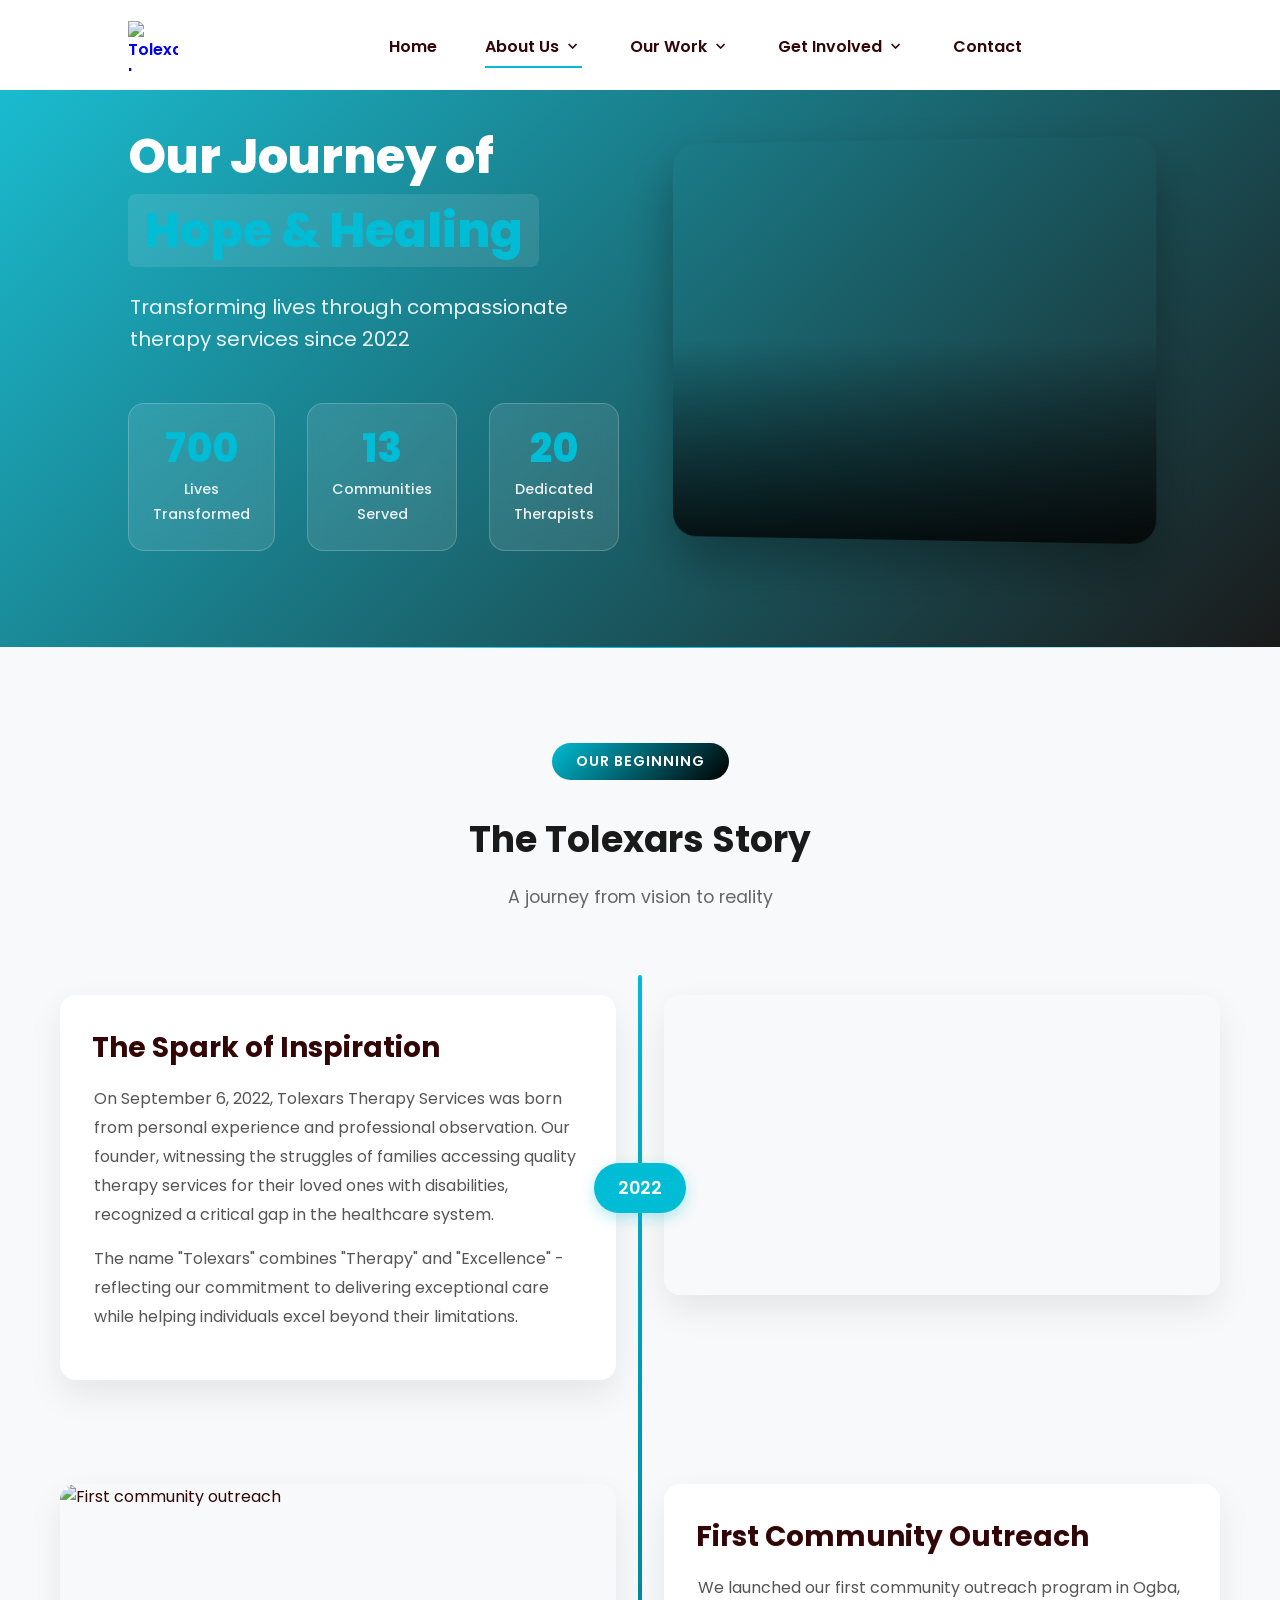
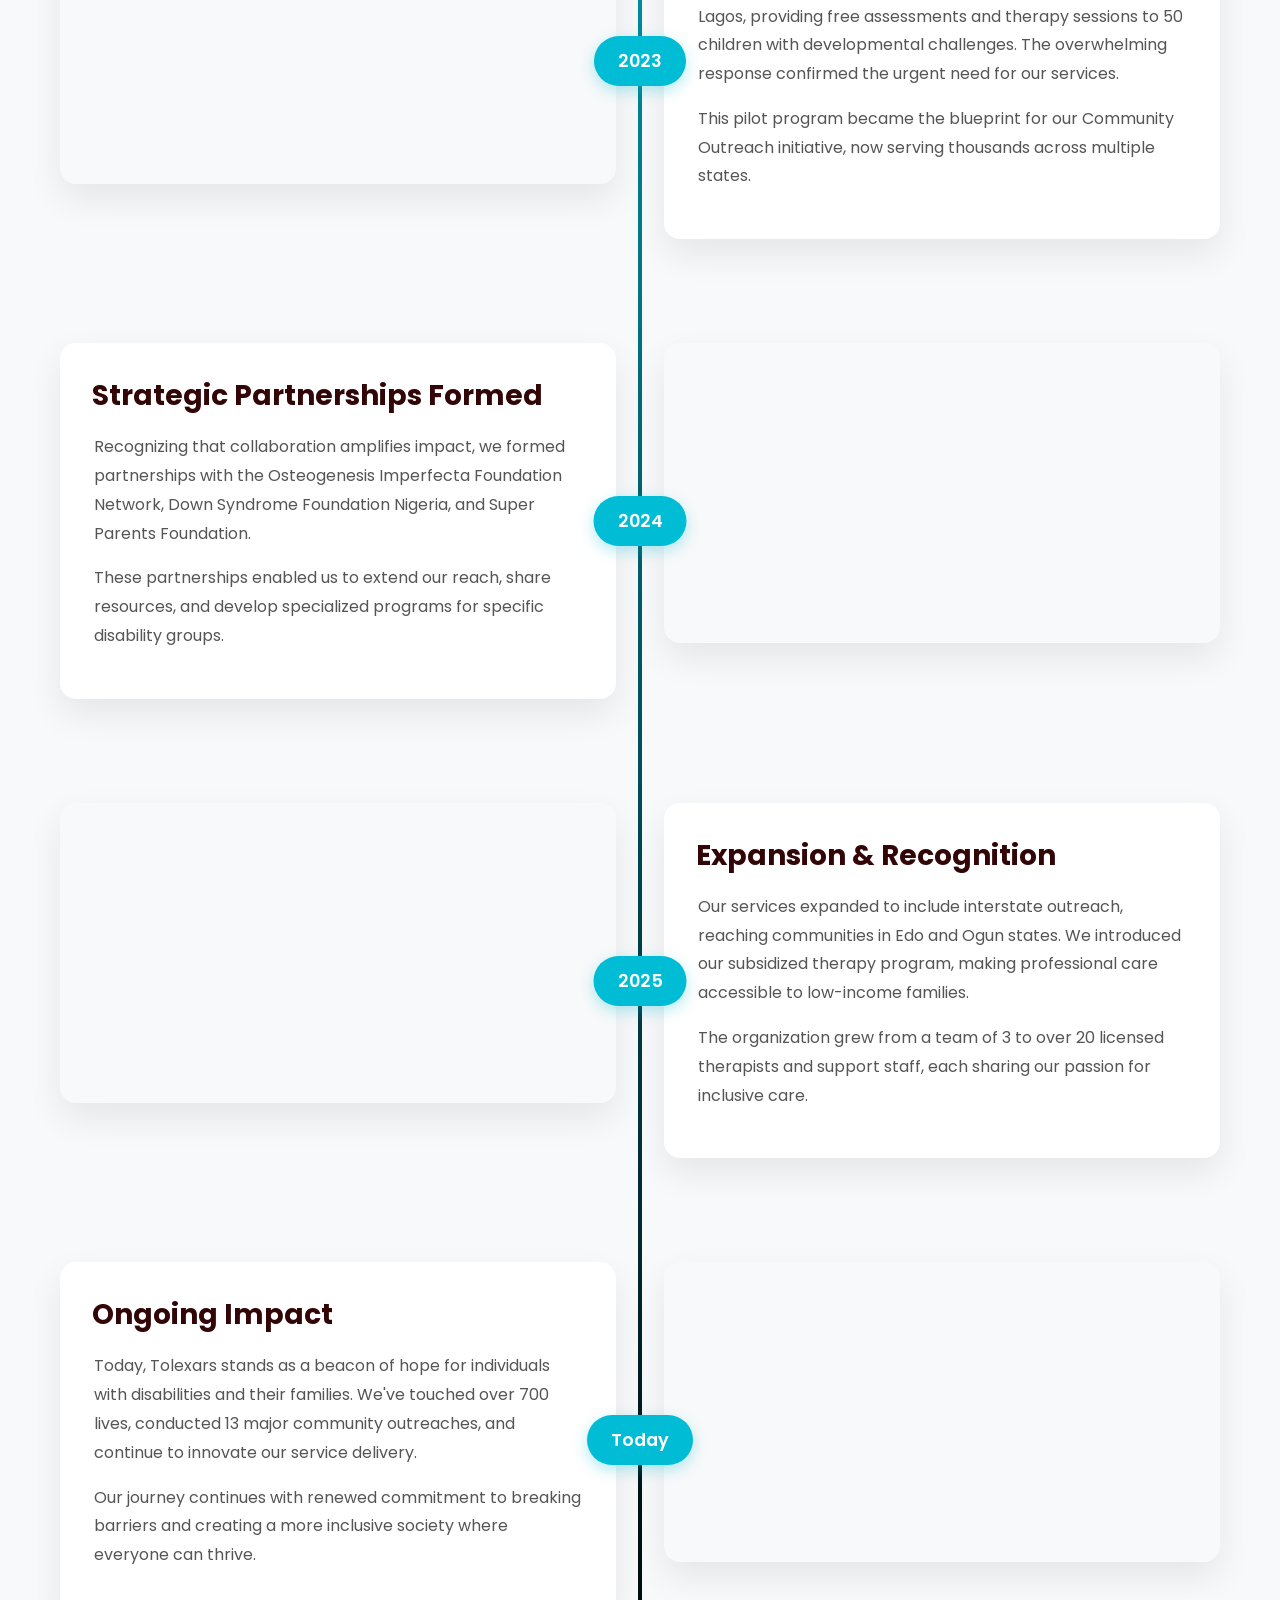
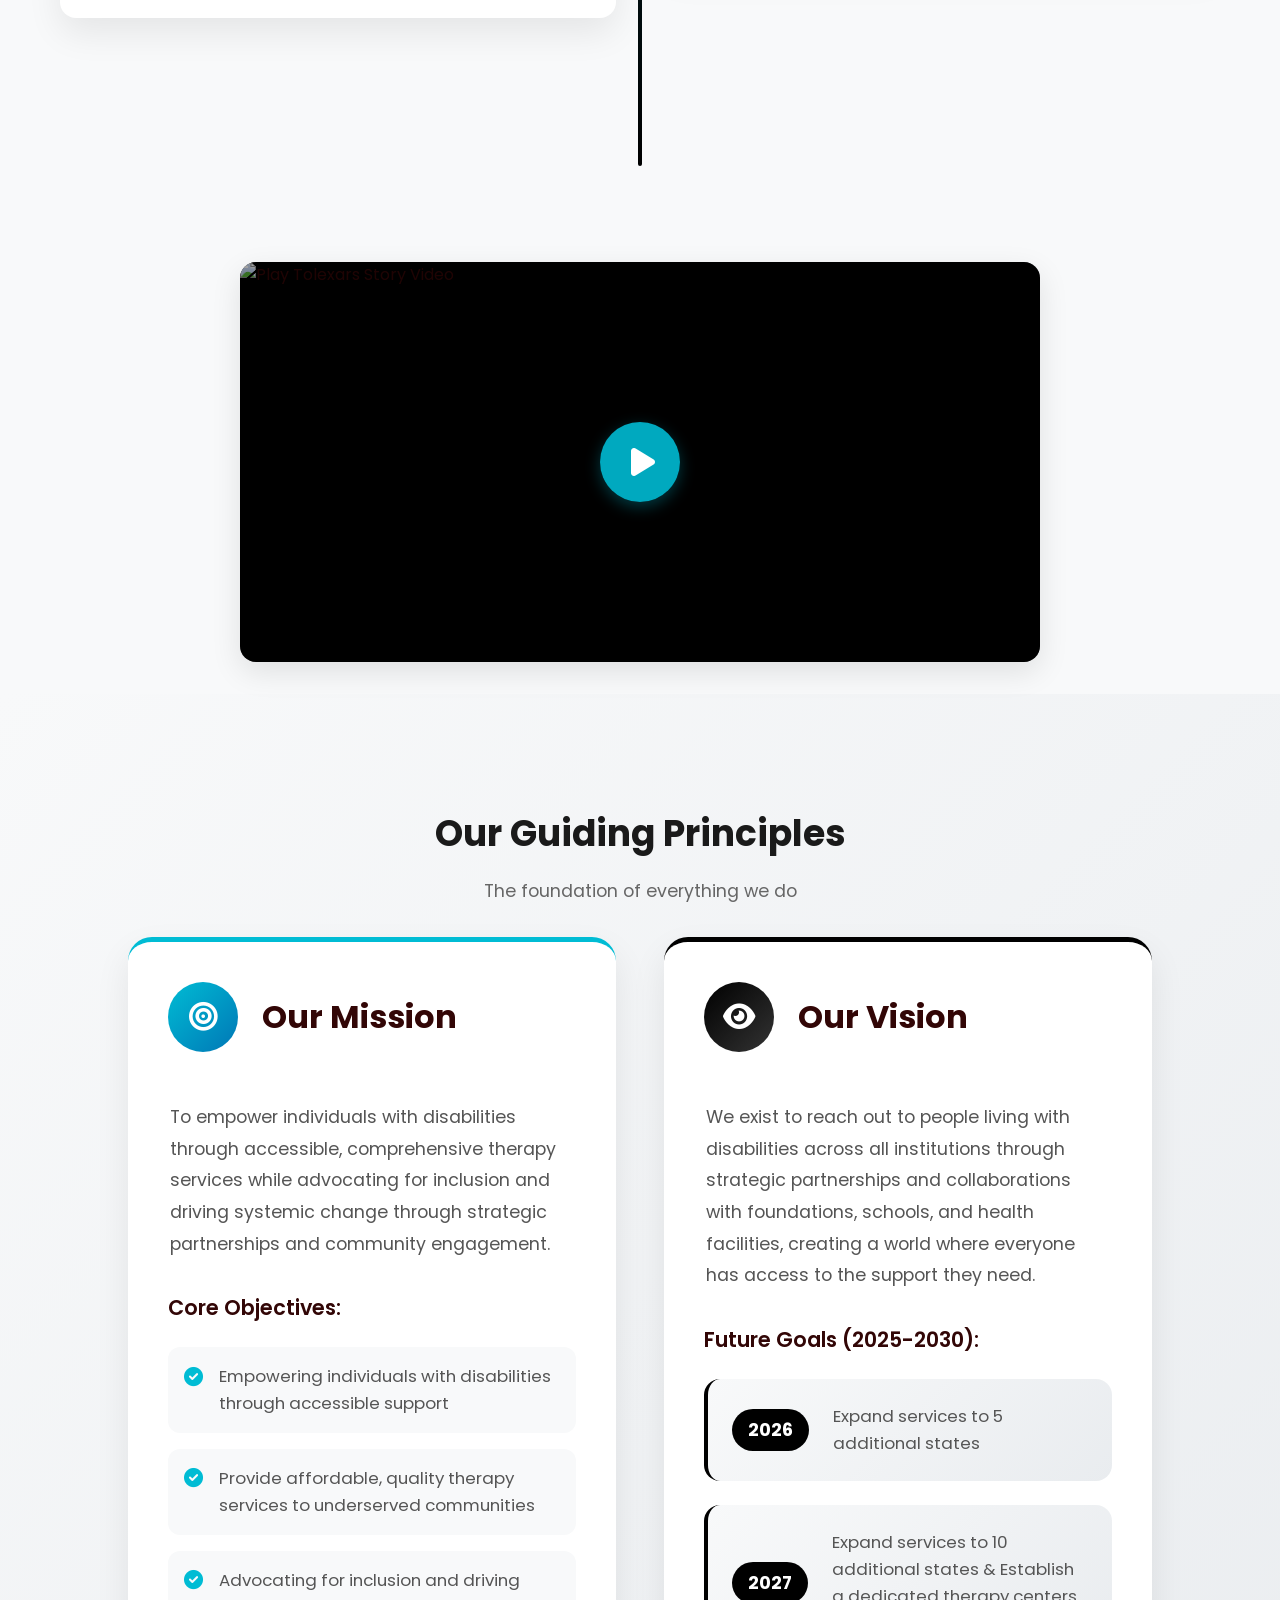
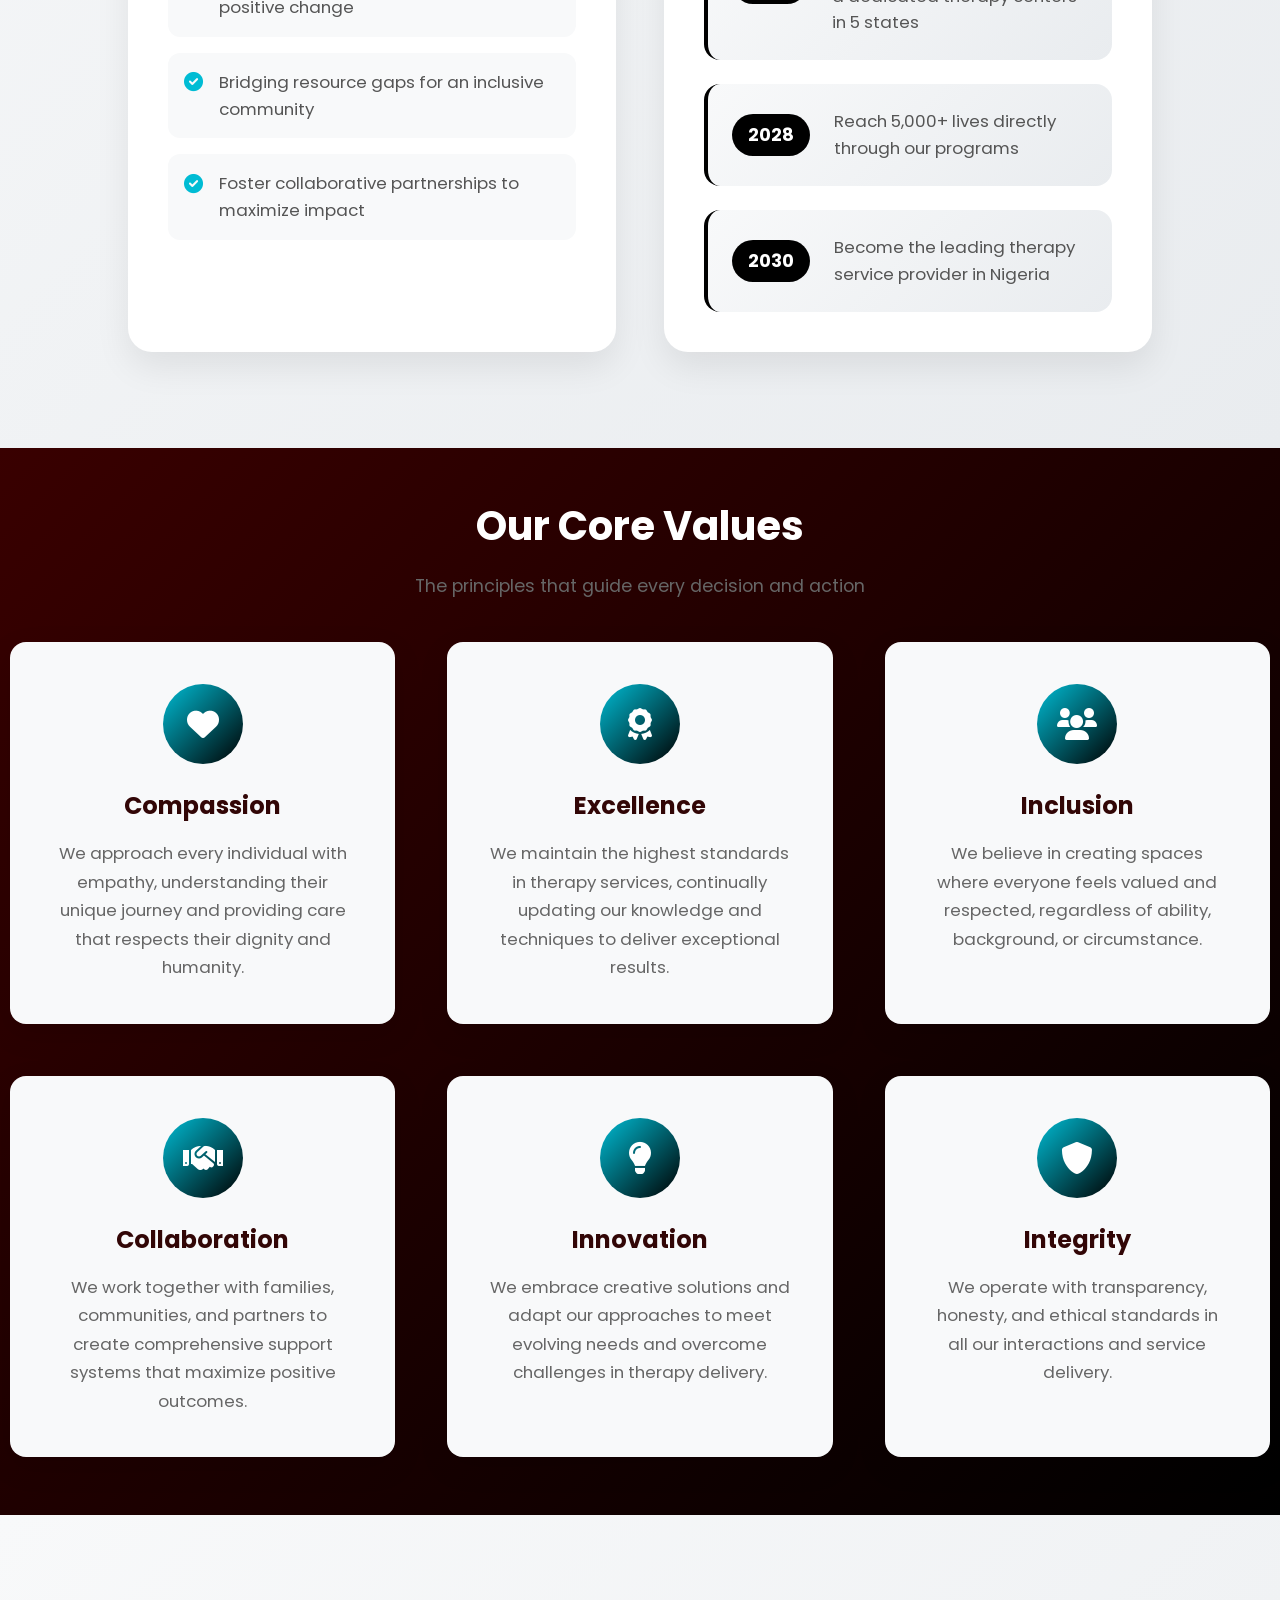
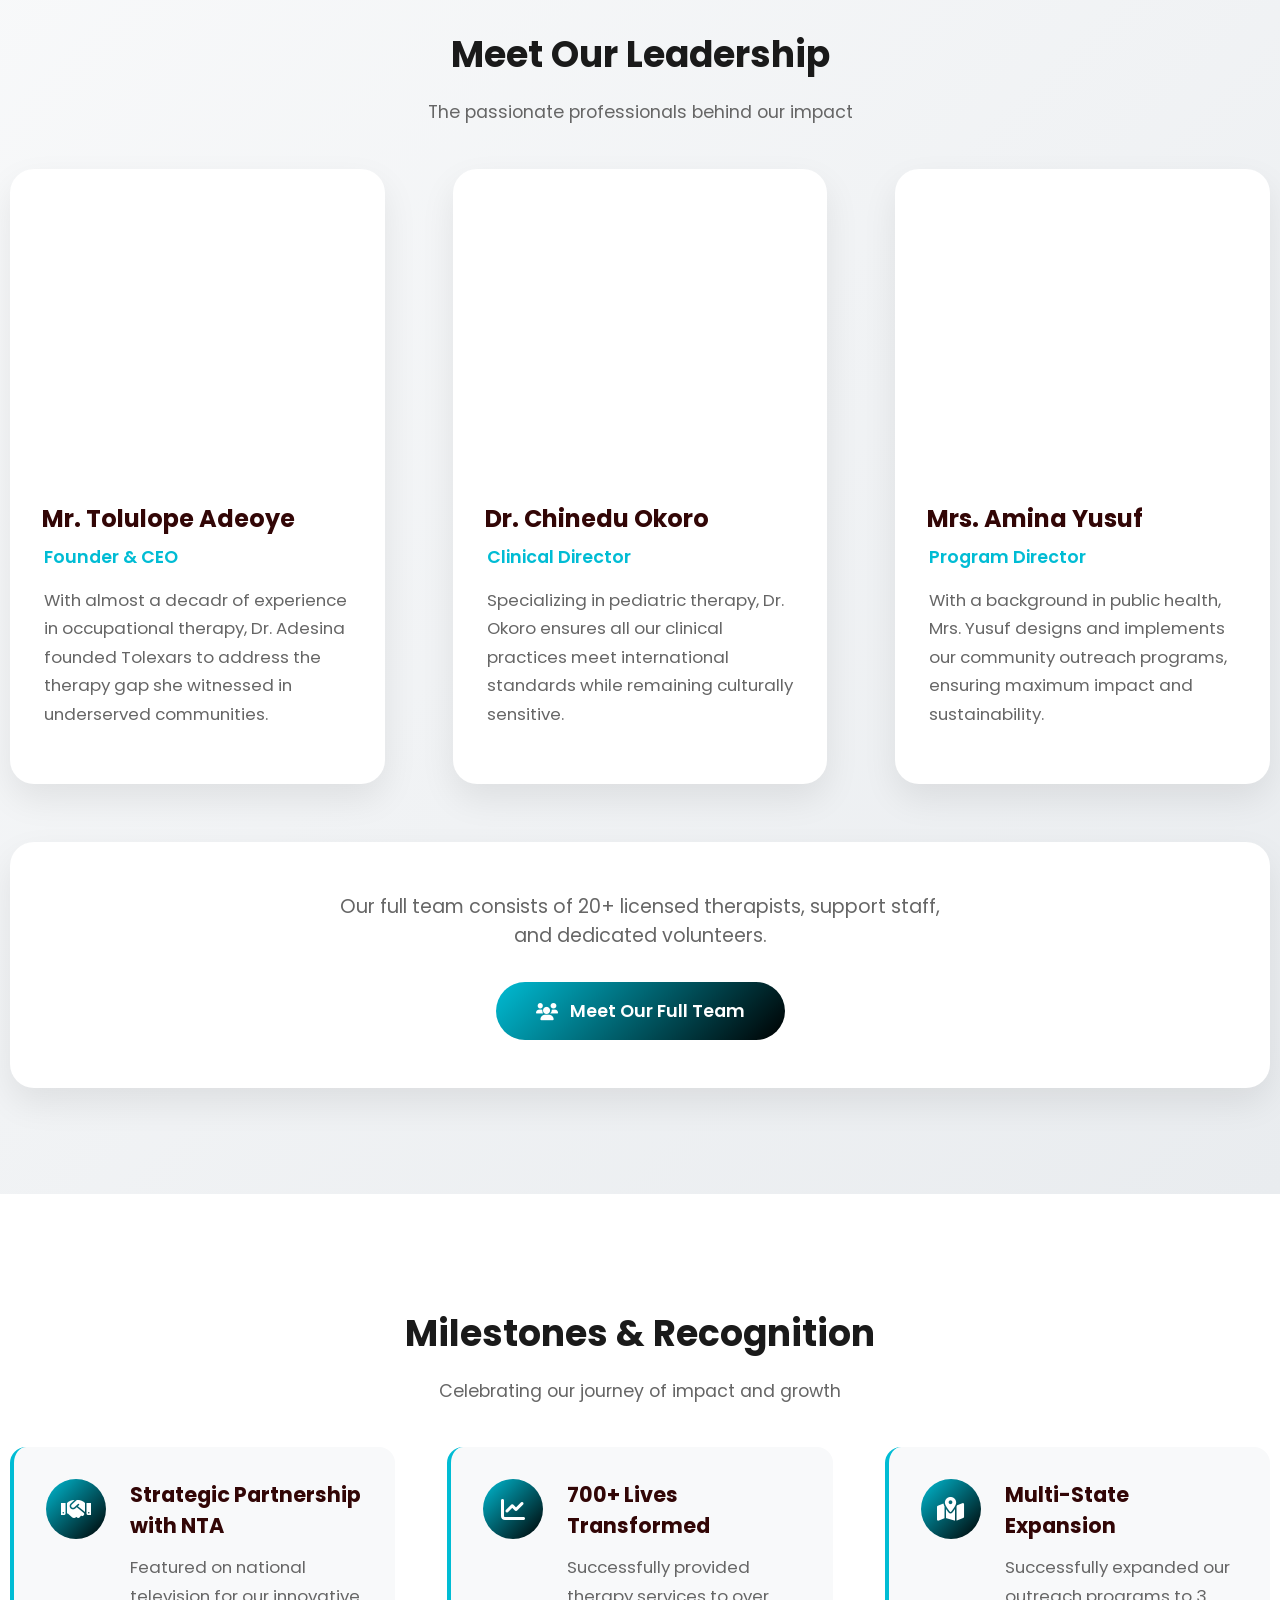
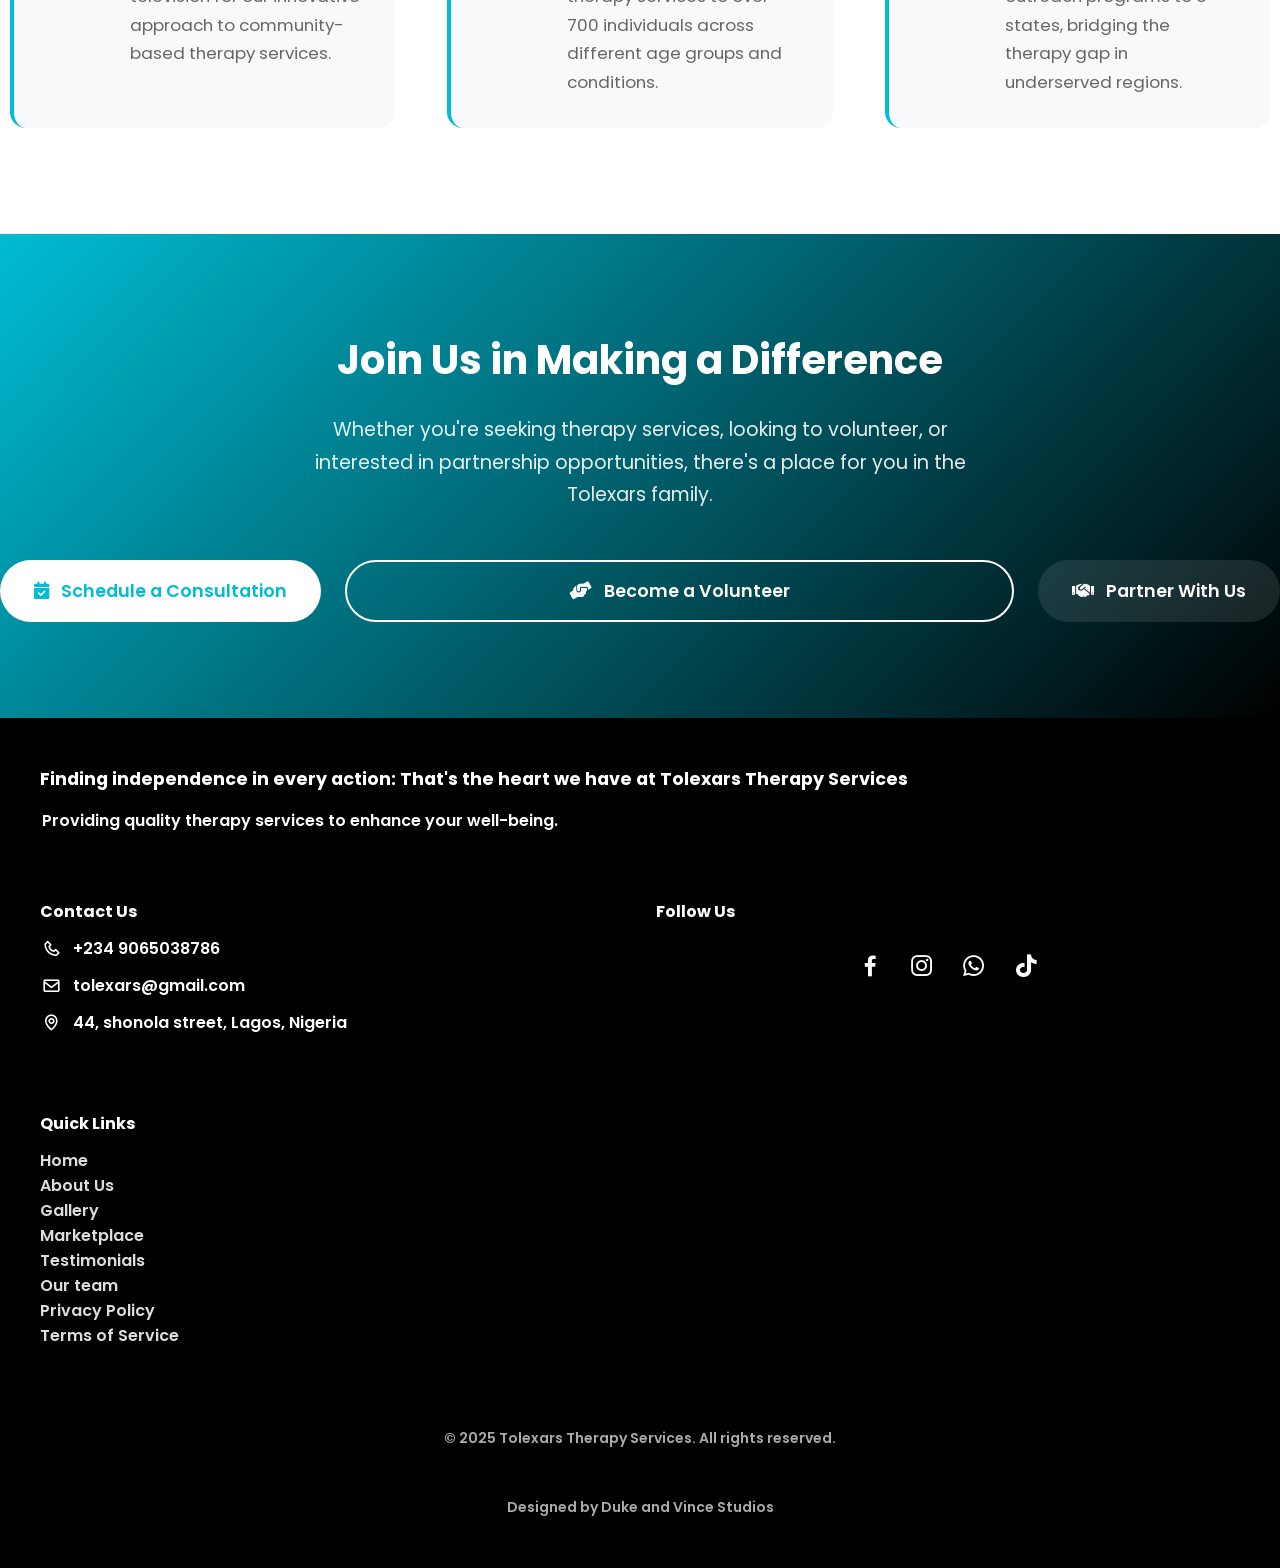
==== about.html @ b7c9f78a "Add files via upload" ====
<!DOCTYPE html>
<html lang="en">
<head>
    <meta charset="UTF-8">
    <meta name="viewport" content="width=device-width, initial-scale=1.0">
    
    <!-- Link to existing styles -->
    <link rel="stylesheet" href="assets/css/styles.css">
    <!-- About page specific styles -->
    <link rel="stylesheet" href="assets/css/about.css">
    
    <!-- Existing icons -->
    <link href='https://cdn.jsdelivr.net/npm/boxicons@2.0.5/css/boxicons.min.css' rel='stylesheet'>
    <link href='https://unpkg.com/boxicons@2.1.4/css/boxicons.min.css' rel='stylesheet'>
    <link rel="stylesheet" href="https://cdnjs.cloudflare.com/ajax/libs/font-awesome/6.0.0/css/all.min.css">
    
    <title>About Us - Tolexars Therapy Services</title>
</head>
<body>
    <!--===== HEADER =====-->
    <header class="l-header">
        <nav class="nav bd-grid">
            <div class="container">
                <a href="index.html">
                    <img src="assets/img/brand.png" alt="Tolexars logo" class="logo">
                </a>
            </div>

            <div class="nav__menu" id="nav-menu">
                <ul class="nav__list">
                    <li class="nav__item"><a href="index.html" class="nav__link">Home</a></li>
                    
                    <!-- About Dropdown -->
                    <li class="nav__item nav__item--dropdown active">
                        <a href="#" class="nav__link dropdown-toggle active-link">
                            About Us <i class='bx bx-chevron-down dropdown-icon'></i>
                        </a>
                        <ul class="dropdown-menu">
                            <li><a href="about.html#story" class="dropdown-item active-link">Our Story</a></li>
                            <li><a href="about.html#mission-vision" class="dropdown-item">Mission & Vision</a></li>
                            <li><a href="about.html#team" class="dropdown-item">Our Team</a></li>
                            <li><a href="about.html#values" class="dropdown-item">Our Values</a></li>
                        </ul>
                    </li>
                    
                    <!-- Services Dropdown -->
                    <li class="nav__item nav__item--dropdown">
                        <a href="#work" class="nav__link dropdown-toggle">
                            Our Work <i class='bx bx-chevron-down dropdown-icon'></i>
                        </a>
                        <ul class="dropdown-menu">
                            <li><a href="index.html#work" class="dropdown-item">Our Services</a></li>
                            <li><a href="index.html#programs" class="dropdown-item">Our Programs</a></li>
                            <li><a href="gallery.html" class="dropdown-item">Gallery</a></li>
                            <li><a href="testimonials.html" class="dropdown-item">Testimonials</a></li>
                        </ul>
                    </li>
                    
                    <!-- Get Involved Dropdown -->
                    <li class="nav__item nav__item--dropdown">
                        <a href="#" class="nav__link dropdown-toggle">
                            Get Involved <i class='bx bx-chevron-down dropdown-icon'></i>
                        </a>
                        <ul class="dropdown-menu">
                            <li><a href="volunteer.html" class="dropdown-item">Volunteer</a></li>
                            <li><a href="professional-registration.html" class="dropdown-item">Join as Professional</a></li>
                            <li><a href="index.html#partners" class="dropdown-item">Partnership</a></li>
                        </ul>
                    </li>
                    
                    <li class="nav__item"><a href="index.html#contact" class="nav__link">Contact</a></li>
                </ul>
                
                <!-- Mobile Menu Close Button -->
                <div class="nav__close" id="nav-close">
                    <i class='bx bx-x'></i>
                </div>
            </div>

            <!-- Mobile Menu Overlay -->
            <div class="nav__overlay" id="nav-overlay"></div>

            <div class="nav__toggle" id="nav-toggle">
                <i class='bx bx-menu'></i>
            </div>
        </nav>
    </header>

    <main class="l-main">
        <!--===== HERO SECTION =====-->
        <section class="about-hero section" id="about-hero">
            <div class="about-hero__container bd-grid">
                <div class="about-hero__content">
                    <h1 class="about-hero__title">Our Journey of <span class="about-hero__highlight">Hope & Healing</span></h1>
                    <p class="about-hero__subtitle">Transforming lives through compassionate therapy services since 2022</p>
                    <div class="about-hero__stats">
                        <div class="hero-stat">
                            <span class="hero-stat__number" data-count="700">0</span>
                            <span class="hero-stat__label">Lives Transformed</span>
                        </div>
                        <div class="hero-stat">
                            <span class="hero-stat__number" data-count="13">0</span>
                            <span class="hero-stat__label">Communities Served</span>
                        </div>
                        <div class="hero-stat">
                            <span class="hero-stat__number" data-count="20">0</span>
                            <span class="hero-stat__label">Dedicated Therapists</span>
                        </div>
                    </div>
                </div>
                <div class="about-hero__image">
                    <img src="assets/img/reach.jpg" alt="Tolexars Therapy Team" loading="lazy">
                    <div class="hero-image__overlay"></div>
                </div>
            </div>
        </section>

        <!--===== OUR STORY =====-->
        <section class="our-story section" id="story">
            <div class="container">
                <div class="section-header">
                    <span class="section-tag">Our Beginning</span>
                    <h2 class="section-title">The Tolexars Story</h2>
                    <p class="section-subtitle">A journey from vision to reality</p>
                </div>

                <div class="timeline">
                    <!-- Timeline Item 1 -->
                    <div class="timeline-item">
                        <div class="timeline-date">2022</div>
                        <div class="timeline-content">
                            <div class="timeline-image">
                                <img src="assets/img/blue.jpg" alt="Founding moment" loading="lazy">
                            </div>
                            <div class="timeline-text">
                                <h3>The Spark of Inspiration</h3>
                                <p>On September 6, 2022, Tolexars Therapy Services was born from personal experience and professional observation. Our founder, witnessing the struggles of families accessing quality therapy services for their loved ones with disabilities, recognized a critical gap in the healthcare system.</p>
                                <p>The name "Tolexars" combines "Therapy" and "Excellence" - reflecting our commitment to delivering exceptional care while helping individuals excel beyond their limitations.</p>
                            </div>
                        </div>
                    </div>

                    <!-- Timeline Item 2 -->
                    <div class="timeline-item">
                        <div class="timeline-date">2023</div>
                        <div class="timeline-content">
                            <div class="timeline-image">
                                <img src="assets/img/first.jpg" alt="First community outreach" loading="lazy">
                            </div>
                            <div class="timeline-text">
                                <h3>First Community Outreach</h3>
                                <p>We launched our first community outreach program in Ogba, Lagos, providing free assessments and therapy sessions to 50 children with developmental challenges. The overwhelming response confirmed the urgent need for our services.</p>
                                <p>This pilot program became the blueprint for our Community Outreach initiative, now serving thousands across multiple states.</p>
                            </div>
                        </div>
                    </div>

                    <!-- Timeline Item 3 -->
                    <div class="timeline-item">
                        <div class="timeline-date">2024</div>
                        <div class="timeline-content">
                            <div class="timeline-image">
                                <img src="assets/img/assess.jpg" alt="Partnership formation" loading="lazy">
                            </div>
                            <div class="timeline-text">
                                <h3>Strategic Partnerships Formed</h3>
                                <p>Recognizing that collaboration amplifies impact, we formed partnerships with the Osteogenesis Imperfecta Foundation Network, Down Syndrome Foundation Nigeria, and Super Parents Foundation.</p>
                                <p>These partnerships enabled us to extend our reach, share resources, and develop specialized programs for specific disability groups.</p>
                            </div>
                        </div>
                    </div>

                    <!-- Timeline Item 4 -->
                    <div class="timeline-item">
                        <div class="timeline-date">2025</div>
                        <div class="timeline-content">
                            <div class="timeline-image">
                                <img src="assets/img/oifn.jpg" alt="Growth and expansion" loading="lazy">
                            </div>
                            <div class="timeline-text">
                                <h3>Expansion & Recognition</h3>
                                <p>Our services expanded to include interstate outreach, reaching communities in Edo and Ogun states. We introduced our subsidized therapy program, making professional care accessible to low-income families.</p>
                                <p>The organization grew from a team of 3 to over 20 licensed therapists and support staff, each sharing our passion for inclusive care.</p>
                            </div>
                        </div>
                    </div>

                    <!-- Timeline Item 5 -->
                    <div class="timeline-item">
                        <div class="timeline-date">Today</div>
                        <div class="timeline-content">
                            <div class="timeline-image">
                                <img src="assets/img/reach.jpg" alt="Present day impact" loading="lazy">
                            </div>
                            <div class="timeline-text">
                                <h3>Ongoing Impact</h3>
                                <p>Today, Tolexars stands as a beacon of hope for individuals with disabilities and their families. We've touched over 700 lives, conducted 13 major community outreaches, and continue to innovate our service delivery.</p>
                                <p>Our journey continues with renewed commitment to breaking barriers and creating a more inclusive society where everyone can thrive.</p>
                            </div>
                        </div>
                    </div>
                </div>
            </div>
        </section>
        
        
        <!-- Simple Video Section - Add before mission-vision-expanded -->
<section class="simple-video-section section">
    <div class="container">
        <!-- Simple Video Player -->
        <div class="simple-video-container">
            <div class="simple-video-wrapper">
                <!-- Video Preview -->
                <div class="simple-video-preview" id="simpleVideoPreview">
                    <img src="assets/img/first.jpg" alt="Play Tolexars Story Video" class="simple-video-thumbnail">
                    <div class="simple-play-overlay">
                        <button class="simple-play-button" id="simplePlayButton">
                            <i class="fas fa-play"></i>
                        </button>
                    </div>
                </div>
                
                <!-- Video Player -->
                <div class="simple-video-player" id="simpleVideoPlayer">
                    <video id="simpleAboutVideo" controls>
                        <source src="assets/videos/about-video.mp4" type="video/mp4">
                        <source src="assets/videos/about-video.webm" type="video/webm">
                        Your browser does not support the video tag.
                    </video>
                    <button class="simple-close-video" id="simpleCloseVideo">
                        <i class="fas fa-times"></i>
                    </button>
                </div>
            </div>
        </div>
    </div>
</section>
        
        

        <!--===== MISSION & VISION EXPANDED =====-->
        <section class="mission-vision-expanded section" id="mission-vision">
            <div class="container">
                <div class="section-header">
                    <h2 class="section-title">Our Guiding Principles</h2>
                    <p class="section-subtitle">The foundation of everything we do</p>
                </div>

                <div class="mv-expanded__container bd-grid">
                    <!-- Mission Card -->
                    <div class="mv-card mission-card">
                        <div class="mv-card__header">
                            <div class="mv-icon">
                                <i class="fas fa-bullseye"></i>
                            </div>
                            <h3>Our Mission</h3>
                        </div>
                        <div class="mv-card__body">
                            <p>To empower individuals with disabilities through accessible, comprehensive therapy services while advocating for inclusion and driving systemic change through strategic partnerships and community engagement.</p>
                            
                            <div class="mission-details">
                                <h4>Core Objectives:</h4>
                                <ul class="mission-list">
                                    
                                    <li>
                                        <i class="fas fa-check-circle"></i>
                                        <span>Empowering individuals with disabilities through accessible support</span>
                                    </li>
                                    <li>
                                        <i class="fas fa-check-circle"></i>
                                        <span>Provide affordable, quality therapy services to underserved communities</span>
                                    </li>
                                    <li>
                                        <i class="fas fa-check-circle"></i>
                                        <span>Advocating for inclusion and driving positive change</span>
                                    </li>
                                    <li>
                                        <i class="fas fa-check-circle"></i>
                                        <span>Bridging resource gaps for an inclusive community</span>
                                    </li>
                                    <li>
                                        <i class="fas fa-check-circle"></i>
                                        <span>Foster collaborative partnerships to maximize impact</span>
                                    </li>
                                    
                                </ul>
                            </div>
                        </div>
                    </div>

                    <!-- Vision Card -->
                    <div class="mv-card vision-card">
                        <div class="mv-card__header">
                            <div class="mv-icon">
                                <i class="fas fa-eye"></i>
                            </div>
                            <h3>Our Vision</h3>
                        </div>
                        <div class="mv-card__body">
                            <p>We exist to reach out to people living with disabilities across all institutions through strategic partnerships and collaborations with foundations, schools, and health facilities, creating a world where everyone has access to the support they need.</p>
                            
                            <div class="vision-details">
                                <h4>Future Goals (2025-2030):</h4>
                                <div class="vision-goals">
                                    <div class="vision-goal">
                                        <div class="goal-year">2026</div>
                                        <div class="goal-text">Expand services to 5 additional states</div>
                                    </div>
                                    <div class="vision-goal">
                                        <div class="goal-year">2027</div>
                                        <div class="goal-text">Expand services to 10 additional states & Establish a dedicated therapy centers in 5 states</div>
                                    </div>
                                    <div class="vision-goal">
                                        <div class="goal-year">2028</div>
                                        <div class="goal-text">Reach 5,000+ lives directly through our programs</div>
                                    </div>
                                    <div class="vision-goal">
                                        <div class="goal-year">2030</div>
                                        <div class="goal-text">Become the leading therapy service provider in Nigeria</div>
                                    </div>
                                </div>
                            </div>
                        </div>
                    </div>
                </div>
            </div>
        </section>

        <!--===== OUR VALUES =====-->
        <section class="our-values section" id="values">
            <div class="container">
                <div class="section-header">
                    <h2 class="section-title2">Our Core Values</h2>
                    <p class="section-subtitle">The principles that guide every decision and action</p>
                </div>

                <div class="values-grid">
                    <div class="value-card">
                        <div class="value-icon">
                            <i class="fas fa-heart"></i>
                        </div>
                        <h3>Compassion</h3>
                        <p>We approach every individual with empathy, understanding their unique journey and providing care that respects their dignity and humanity.</p>
                    </div>

                    <div class="value-card">
                        <div class="value-icon">
                            <i class="fas fa-award"></i>
                        </div>
                        <h3>Excellence</h3>
                        <p>We maintain the highest standards in therapy services, continually updating our knowledge and techniques to deliver exceptional results.</p>
                    </div>

                    <div class="value-card">
                        <div class="value-icon">
                            <i class="fas fa-users"></i>
                        </div>
                        <h3>Inclusion</h3>
                        <p>We believe in creating spaces where everyone feels valued and respected, regardless of ability, background, or circumstance.</p>
                    </div>

                    <div class="value-card">
                        <div class="value-icon">
                            <i class="fas fa-handshake"></i>
                        </div>
                        <h3>Collaboration</h3>
                        <p>We work together with families, communities, and partners to create comprehensive support systems that maximize positive outcomes.</p>
                    </div>

                    <div class="value-card">
                        <div class="value-icon">
                            <i class="fas fa-lightbulb"></i>
                        </div>
                        <h3>Innovation</h3>
                        <p>We embrace creative solutions and adapt our approaches to meet evolving needs and overcome challenges in therapy delivery.</p>
                    </div>

                    <div class="value-card">
                        <div class="value-icon">
                            <i class="fas fa-shield-alt"></i>
                        </div>
                        <h3>Integrity</h3>
                        <p>We operate with transparency, honesty, and ethical standards in all our interactions and service delivery.</p>
                    </div>
                </div>
            </div>
        </section>

        <!--===== MEET THE TEAM =====-->
        <section class="team-preview section" id="team">
            <div class="container">
                <div class="section-header">
                    <h2 class="section-title">Meet Our Leadership</h2>
                    <p class="section-subtitle">The passionate professionals behind our impact</p>
                </div>

                <div class="team-grid">
                    <div class="team-member">
                        <div class="member-image">
                            <img src="assets/img/team1.jpg" alt="Founder & CEO" loading="lazy">
                        </div>
                        <div class="member-info">
                            <h3>Mr. Tolulope Adeoye</h3>
                            <p class="member-role">Founder & CEO</p>
                            <p class="member-bio">With almost a decadr of experience in occupational therapy, Dr. Adesina founded Tolexars to address the therapy gap she witnessed in underserved communities.</p>
                            
                        </div>
                    </div>

                    <div class="team-member">
                        <div class="member-image">
                            <img src="assets/img/team2.jpg" alt="Clinical Director" loading="lazy">
                        </div>
                        <div class="member-info">
                            <h3>Dr. Chinedu Okoro</h3>
                            <p class="member-role">Clinical Director</p>
                            <p class="member-bio">Specializing in pediatric therapy, Dr. Okoro ensures all our clinical practices meet international standards while remaining culturally sensitive.</p>
                            
                        </div>
                    </div>

                    <div class="team-member">
                        <div class="member-image">
                            <img src="assets/img/team3.jpg" alt="Program Director" loading="lazy">
                        </div>
                        <div class="member-info">
                            <h3>Mrs. Amina Yusuf</h3>
                            <p class="member-role">Program Director</p>
                            <p class="member-bio">With a background in public health, Mrs. Yusuf designs and implements our community outreach programs, ensuring maximum impact and sustainability.</p>
                            
                        </div>
                    </div>
                </div>

                <div class="team-cta">
                    <p>Our full team consists of 20+ licensed therapists, support staff, and dedicated volunteers.</p>
                    <a href="team.html" class="button button--team">
                        <i class="fas fa-users"></i>
                        Meet Our Full Team
                    </a>
                </div>
            </div>
        </section>

        <!--===== ACHIEVEMENTS & MILESTONES =====-->
        <section class="achievements section">
            <div class="container">
                <div class="section-header">
                    <h2 class="section-title">Milestones & Recognition</h2>
                    <p class="section-subtitle">Celebrating our journey of impact and growth</p>
                </div>

                <div class="achievements-container">
                    
                       

                    <div class="achievement-card">
                        <div class="achievement-icon">
                            <i class="fas fa-handshake"></i>
                        </div>
                        <div class="achievement-content">
                            <h3>Strategic Partnership with NTA</h3>
                            <p>Featured on national television for our innovative approach to community-based therapy services.</p>
                        </div>
                    </div>

                    <div class="achievement-card">
                        <div class="achievement-icon">
                            <i class="fas fa-chart-line"></i>
                        </div>
                        <div class="achievement-content">
                            <h3>700+ Lives Transformed</h3>
                            <p>Successfully provided therapy services to over 700 individuals across different age groups and conditions.</p>
                        </div>
                    </div>

                    <div class="achievement-card">
                        <div class="achievement-icon">
                            <i class="fas fa-map-marked-alt"></i>
                        </div>
                        <div class="achievement-content">
                            <h3>Multi-State Expansion</h3>
                            <p>Successfully expanded our outreach programs to 3 states, bridging the therapy gap in underserved regions.</p>
                        </div>
                    </div>
                </div>
            </div>
        </section>

        <!--===== CALL TO ACTION =====-->
        <section class="about-cta section">
            <div class="container">
                <div class="about-cta__content">
                    <h2>Join Us in Making a Difference</h2>
                    <p>Whether you're seeking therapy services, looking to volunteer, or interested in partnership opportunities, there's a place for you in the Tolexars family.</p>
                    
                    <div class="cta-buttons">
                        <a href="index.html#contact" class="button button--primary">
                            <i class="fas fa-calendar-check"></i>
                            Schedule a Consultation
                        </a>
                        <a href="volunteer.html" class="button button--secondary">
                            <i class="fas fa-hands-helping"></i>
                            Become a Volunteer
                        </a>
                        <a href="index.html#partners" class="button button--tertiary">
                            <i class="fas fa-handshake"></i>
                            Partner With Us
                        </a>
                    </div>
                </div>
            </div>
        </section>
    </main>

    <!--===== FOOTER =====-->
    <footer class="footer">
        <div class="footer__container bd-grid">
            <div class="footer__data">
                <h2 class="footer__title">Finding independence in every action: That's the heart we have at Tolexars Therapy Services</h2>
                <p class="footer__description">Providing quality therapy services to enhance your well-being.</p>
            </div>

            <div class="footer__data">
                <h2 class="footer__subtitle">Contact Us</h2>
                <p class="footer__info"><i class='bx bx-phone footer__icon-info'></i> +234 9065038786</p>
                <p class="footer__info"><i class='bx bx-envelope footer__icon-info'></i> tolexars@gmail.com</p>
                <p class="footer__info"><i class='bx bx-map footer__icon-info'></i> 44, shonola street, Lagos, Nigeria</p>
            </div>

            <div class="footer__data">
                <h2 class="footer__subtitle">Follow Us</h2>
                <div class="footer__social">
                    <a href="https://www.facebook.com/share/1669J4bzt3/" class="footer__icon"><i class='bx bxl-facebook' ></i></a>
                    <a href="https://www.instagram.com/itzz_deoye?igsh=bzdmbDNwdTRqZjEw" class="footer__icon"><i class='bx bxl-instagram' ></i></a>
                    <a href="https://wa.me/qr/X2VUA2MGDJLLO1" class="footer__icon"><i class='bx bxl-whatsapp' ></i></a>
                    <a href="https://github.com/Tolexars" class="footer__icon"><i class='bx bxl-tiktok' ></i></a>
                </div>
            </div>

            <div class="footer__data">
                <h2 class="footer__subtitle">Quick Links</h2>
                <ul>
                    <li><a href="index.html" class="footer__link">Home</a></li>
                    <li><a href="about.html" class="footer__link">About Us</a></li>
                    <li><a href="gallery.html" class="footer__link">Gallery</a></li>
                    <li><a href="shop.html" class="footer__link">Marketplace</a></li>
                    <li><a href="testimonials.html" class="footer__link">Testimonials</a></li>
                    <li><a href="team.html" class="footer__link">Our team</a></li>
                    <li><a href="privacy-policy.html" class="footer__link">Privacy Policy</a></li>
                    <li><a href="terms-of-service.html" class="footer__link">Terms of Service</a></li>
                </ul>
            </div>
        </div>
        <p class="footer__copy">&#169; 2025 Tolexars Therapy Services. All rights reserved.</p>
        <p class="footer__copy">Designed by Duke and Vince Studios</p>
    </footer>

    <!--===== SCROLL REVEAL =====-->
    <script src="https://unpkg.com/scrollreveal"></script>
    
    <!--===== MAIN JS =====-->
    <script src="assets/js/main.js"></script>
    
    <!--===== ABOUT JS =====-->
    <script src="assets/js/about.js"></script>
</body>
</html>
---- assets/css/styles.css ----
/*===== GOOGLE FONTS =====*/
@import url("https://fonts.googleapis.com/css2?family=Poppins:wght@400;600;700&display=swap");

/*===== VARIABLES CSS =====*/
:root {
  --header-height: 3rem;
  --font-semi: 600;
  --hue-color: 187;
  --hue-colour: 0;
  --first-color: hsl(var(--hue-color), 100%, 42%);
  --second-color: hsl(var(--hue-colour), 80%, 11%);
  --body-font: "Poppins", sans-serif;
  --big-font-size: 2rem;
  --h2-font-size: 2rem;
  --normal-font-size: .938rem;
  --smaller-font-size: .75rem;
  --mb-2: 1rem;
  --mb-4: 2rem;
  --mb-5: 2.5rem;
  --mb-6: 3rem;
  --z-back: -10;
  --z-fixed: 100;
}

@media screen and (min-width: 968px) {
  :root {
    --big-font-size: 3.5rem;
    --h2-font-size: 2rem;
    --normal-font-size: 1rem;
    --smaller-font-size: .875rem;
  }
}

/*===== BASE =====*/
*, ::before, ::after {
  box-sizing: border-box;
}

html {
  scroll-behavior: smooth;
}

body {
  margin: var(--header-height) 0 0 0;
  margin-top: 8px;
  font-family: var(--body-font);
  font-size: var(--normal-font-size);
  color: var(--second-color);
}

h1, h2, h3 {
  margin: 0;
}

p {
  margin: 2px;
  color: #000000;
}

h3 {
  margin-bottom: var(--mb-4);
  color: #000000;
  font-size: 16px;
}

ul {
  margin: 0;
  padding: 0;
  list-style: none;
}

a {
  text-decoration: none;
}

img {
  max-width: 100%;
  height: auto;
  display: block;
}

/*===== CLASS CSS ===== */
.section-title {
  position: relative;
  font-size: var(--h2-font-size);
  color: black;
  margin-top: var(--mb-2);
  margin-bottom: var(--mb-2);
  text-align: center;
}

.section {
  padding-top: 1.5rem;
  padding-bottom: 1rem;
}

/*===== LAYOUT =====*/
.bd-grid {
  max-width: 1024px;
  display: grid;
  margin-left: var(--mb-2);
  margin-right: var(--mb-2);
}

.l-header {
  width: 100%;
  position: fixed;
  top: 0;
  left: 0;
  z-index: var(--z-fixed);
  background-color: #fff;
  padding-top: 10px;
  padding-bottom: 8px;
}

/*===== NAV =====*/
.nav {
  height: var(--header-height);
  display: flex;
  justify-content: space-between;
  align-items: center;
  font-weight: var(--font-semi);
}

.logo {
  max-width: 50px;
  margin-top: 16px;
  max-height: 50px;
  margin: 2rem;
  margin-left: 0rem;
}

@media screen and (max-width: 767px) {
  .nav__menu {
    position: fixed;
    top: var(--header-height);
    right: -100%;
    width: 80%;
    height: 100%;
    padding: 2rem;
    background-color: var(--first-color);
    transition: 0.5s;
  }
}

.nav__item {
  margin-bottom: var(--mb-4);
}

.nav__link {
  position: relative;
  color: var(--second-color);
}

.nav__link:hover {
  position: relative;
}



.nav__toggle {
  color: var(--second-color);
  font-size: 2rem;
  cursor: pointer;
}

/* ===== ENHANCED NAVIGATION ===== */
.nav__item--dropdown {
    position: relative;
}

.dropdown-toggle {
    display: flex;
    align-items: center;
    justify-content: space-between;
    gap: 0.25rem;
}

.dropdown-icon {
    font-size: 1.2rem;
    transition: transform 0.3s ease;
}

.nav__item--dropdown.active .dropdown-icon {
    transform: rotate(180deg);
}

/* Dropdown Menu */
.dropdown-menu {
    position: absolute;
    top: 100%;
    left: 0;
    min-width: 200px;
    background: white;
    box-shadow: 0 10px 30px rgba(0, 0, 0, 0.1);
    border-radius: 0.5rem;
    padding: 0.5rem 0;
    opacity: 0;
    visibility: hidden;
    transform: translateY(-10px);
    transition: all 0.3s ease;
    z-index: 1000;
}

.nav__item--dropdown.active .dropdown-menu {
    opacity: 1;
    visibility: visible;
    transform: translateY(0);
}

.dropdown-menu::before {
    content: '';
    position: absolute;
    top: -6px;
    left: 20px;
    width: 12px;
    height: 12px;
    background: white;
    transform: rotate(45deg);
    border-left: 1px solid #f0f0f0;
    border-top: 1px solid #f0f0f0;
}

.dropdown-item {
    display: block;
    padding: 0.75rem 1.5rem;
    color: var(--second-color);
    font-size: 0.9rem;
    transition: all 0.3s ease;
    border-left: 3px solid transparent;
}

.dropdown-item:hover {
    background: #f8f9fa;
    color: var(--first-color);
    border-left-color: var(--first-color);
}

/* Mobile Navigation Close Button */
.nav__close {
    position: absolute;
    top: 1rem;
    right: 1rem;
    font-size: 1.5rem;
    color: var(--second-color);
    cursor: pointer;
    display: none;
}

/* ===== ENHANCED MOBILE MENU DESIGN ===== */
@media screen and (max-width: 767px) {
    .nav__menu {
        position: fixed;
        top: 0;
        right: -100%;
        width: 85%;
        height: 100vh;
        padding: 4rem 1.5rem 2rem;
        background: linear-gradient(135deg, #ffffff 0%, #f8f9fa 100%);
        transition: right 0.4s cubic-bezier(0.77, 0, 0.18, 1);
        z-index: 999;
        box-shadow: -5px 0 30px rgba(0, 0, 0, 0.1);
        overflow-y: auto;
        display: flex;
        flex-direction: column;
    }
    
    .nav__menu.show {
        right: 0;
    }
    
    .nav__list {
        margin-top: 2rem;
        display: flex;
        flex-direction: column;
        gap: 0.5rem;
    }
    
    .nav__item {
        margin: 0;
        width: 100%;
    }
    
    .nav__link {
        display: flex;
        align-items: center;
        justify-content: space-between;
        padding: 1rem 1.25rem;
        background: white;
        border-radius: 0.75rem;
        color: var(--second-color);
        font-weight: 600;
        font-size: 1rem;
        box-shadow: 0 4px 15px rgba(0, 0, 0, 0.05);
        border: 2px solid transparent;
        transition: all 0.3s ease;
    }
    
    .nav__link:hover,
    .nav__link.active-link {
        background: none;
        color: #00BCD4;
        border-color: var(--first-color);
        transform: translateX(-5px);
    }
    
    .nav__link.active-link::after {
        display: none; /* Remove underline for mobile */
    }
    
    .nav__link:hover::after {
        display: none;
    }
    
    /* Dropdown Styles for Mobile */
    .nav__item--dropdown .nav__link {
        background: linear-gradient(135deg, #f8f9fa, #e9ecef);
    }
    
    .nav__item--dropdown.active .nav__link {
        background: var(--first-color);
        color: #390000;
    }
    
    .dropdown-menu {
        display: none;
        width: 100%;
        background: rgba(255, 255, 255, 0.95);
        border-radius: 0.5rem;
        margin-top: 0.5rem;
        padding: 0.5rem;
        box-shadow: 0 4px 15px rgba(0, 0, 0, 0.05);
        border-left: 4px solid var(--first-color);
    }
    
    .nav__item--dropdown.active .dropdown-menu {
        display: block;
        animation: slideDown 0.3s ease forwards;
    }
    
    @keyframes slideDown {
        from {
            opacity: 0;
            transform: translateY(-10px);
        }
        to {
            opacity: 1;
            transform: translateY(0);
        }
    }
    
    .dropdown-item {
        display: block;
        padding: 0.85rem 1rem;
        margin: 0.25rem 0;
        color: var(--second-color);
        font-weight: 500;
        border-radius: 0.5rem;
        transition: all 0.3s ease;
        border-left: 3px solid transparent;
    }
    
    .dropdown-item:hover,
    .dropdown-item.active-link {
        background: rgba(var(--first-color-rgb), 0.1);
        color: var(--first-color);
        border-left-color: var(--first-color);
        padding-left: 1.25rem;
    }
    
    /* Mobile Menu Close Button */
    .nav__close {
        position: absolute;
        top: 1.25rem;
        right: 1.25rem;
        width: 40px;
        height: 40px;
        background: rgba(var(--first-color-rgb), 0.1);
        border-radius: 50%;
        display: flex;
        align-items: center;
        justify-content: center;
        font-size: 1.5rem;
        color: var(--first-color);
        cursor: pointer;
        transition: all 0.3s ease;
        border: 2px solid transparent;
        z-index: 1000;
    }
    
    .nav__close:hover {
        background: var(--first-color);
        color: white;
        transform: rotate(90deg);
    }
    
    /* Mobile Menu Overlay */
    .nav__overlay {
        position: fixed;
        top: 0;
        left: 0;
        width: 100%;
        height: 100%;
        background: rgba(0, 0, 0, 0.5);
        backdrop-filter: blur(4px);
        z-index: 998;
        opacity: 0;
        visibility: hidden;
        transition: all 0.3s ease;
    }
    
    .nav__overlay.show {
        opacity: 1;
        visibility: visible;
    }
    
    /* Menu Toggle Icon */
    .nav__toggle {
        color: var(--second-color);
        font-size: 1.75rem;
        cursor: pointer;
        transition: all 0.3s ease;
    }
    
    .nav__toggle:hover {
        color: var(--first-color);
        transform: scale(1.1);
    }
}

/* Add CSS variable for first color RGB */
:root {
    --first-color-rgb: 0, 184, 212; /* Convert your first color to RGB */
}

/* ===== DESKTOP DROPDOWN PREVENT AUTO OPEN ON SCROLL ===== */
@media screen and (min-width: 768px) {
    .nav__item--dropdown .dropdown-menu {
        pointer-events: none; /* Prevent hover during scroll */
        transition: opacity 0.3s ease, visibility 0.3s ease, transform 0.3s ease;
    }
    
    .nav__item--dropdown:hover .dropdown-menu {
        pointer-events: auto; /* Enable hover when intentionally hovering */
    }
    
    /* Remove any active class from dropdowns on scroll */
    body.scrolling .nav__item--dropdown {
        pointer-events: none;
    }
    
    body.scrolling .nav__item--dropdown .dropdown-menu {
        opacity: 0 !important;
        visibility: hidden !important;
        transform: translateY(-10px) !important;
    }
}

/* Desktop Styles */
@media screen and (min-width: 768px) {
    .nav__list {
        display: flex;
        align-items: center;
    }
    
    .nav__item {
        margin-left: 1.5rem;
        margin-bottom: 0;
    }
    
    .nav__item--dropdown:hover .dropdown-menu {
        opacity: 1;
        visibility: visible;
        transform: translateY(0);
    }
    
    .nav__item--dropdown:hover .dropdown-icon {
        transform: rotate(180deg);
    }
    
    /* Active dropdown indicator */
    
}

@media screen and (max-width: 768px) {
    .active-link::after {
        background-color: none;
    }
    
    .nav__item--dropdown.active .nav__link::after {
        display: none;
    }
}

/*Active menu*/
.active-link::after {
  position: absolute;
  content: "";
  width: 100%;
  height: 0.18rem;
  left: 0;
  top: 2rem;
  background-color: var(--first-color);
}

@media screen and (max-width: 768px) {
    .active-link::after {
        display: none;
    }
}

/*=== Show menu ===*/
.show {
  right: 0;
}

/*===== HOME =====*/
.home {
  position: relative;
  row-gap: 5rem;
  padding: 4rem 0 5rem;
  margin-top: 20px;
}

.home__data {
  align-self: center;
}

.home__title {
  font-size: var(--big-font-size);
  margin-bottom: var(--mb-2);
}

.home__title-color {
  color: var(--first-color);
  margin-bottom: 1px;
}

.home__social {
  display: flex;
  flex-direction: column;
}

.home__social-icon {
  width: max-content;
  margin-bottom: var(--mb-2);
  font-size: 2rem;
  color: var(--second-color);
}

.home__social-icon:hover {
  color: var(--first-color);
}

.home__img {
  position: absolute;
  right: 0;
  bottom: 0;
  width: 260px;
  height: 340px;
  box-shadow: 0px 4px 25px rgba(14, 36, 49, 0.15);
  border-top-right-radius: 2rem;
  border-bottom-left-radius: 2rem;
  overflow: hidden;
  margin-top: 25px;
}

.home__img img {
  width: 100%;
  height: 100%;
  object-fit: cover;
}

/*BUTTONS*/
.button {
  display: inline-block;
  background-color: var(--second-color);
  color: #fff;
  padding: 0.75rem 2.5rem;
  font-weight: var(--font-semi);
  border-radius: 0.5rem;
  transition: 0.3s;
}

.button:hover {
  box-shadow: 0px 10px 36px rgba(0, 0, 0, 0.15);
}

.button2 {
  display: inline-block;
  background-color: #000000;
  color: #fff;
  padding: 0.75rem 2.5rem;
  font-weight: var(--font-semi);
  border-radius: 0.5rem;
  transition: 0.3s;
  align-content: center;
  align-self: center;
  text-align: center;
}

/* Sticky Contact Button */
#sticky-contact {
  transition: all 1s ease;
}

#sticky-contact.issticky {
  opacity: 0;
}

#sticky-contact-clone {
  position: fixed;
  z-index: 9999;
  transition: all 1s ease;
}

/* ===== ABOUT =====*/
.about__container {
  row-gap: 2rem;
  text-align: center;
}

.about__subtitle {
  margin-bottom: var(--mb-2);
}

.about__img {
  justify-self: center;
}

.about__img img {
  width: 200px;
  border-radius: 0.5rem;
}

/* ===== IMPACT SECTION ===== */
.impact {
  background-color: none;
  padding: 4rem 0;
}

.impact__container {
  display: grid;
  grid-template-columns: 1fr;
  gap: 3rem;
  align-items: center;
}

.impact__stats {
  display: grid;
  grid-template-columns: repeat(2, 1fr);
  gap: 2rem;
}

.impact__data {
  display: flex;
  align-items: center;
  background: white;
  padding: 1.5rem;
  border-radius: 1rem;
  box-shadow: 0 10px 30px rgba(0, 0, 0, 0.08);
  transition: transform 0.3s ease, box-shadow 0.3s ease;
}

.impact__data:hover {
  transform: translateY(-5px);
  box-shadow: 0 15px 40px rgba(0, 0, 0, 0.12);
}

.impact__icon-container {
  width: 60px;
  height: 60px;
  background: linear-gradient(135deg, var(--first-color), #00a8cc);
  border-radius: 50%;
  display: flex;
  align-items: center;
  justify-content: center;
  margin-right: 1.5rem;
  flex-shrink: 0;
}

.impact__icon {
  font-size: 1.5rem;
  color: white;
}

.impact__content {
  flex: 1;
}

.impact__counter {
  font-size: 2.5rem;
  font-weight: 700;
  color: var(--second-color);
  line-height: 1;
  margin-bottom: 0.5rem;
  font-family: 'Poppins', sans-serif;
}

.impact__name {
  font-size: 0.95rem;
  color: #666;
  text-transform: uppercase;
  letter-spacing: 1px;
  font-weight: 600;
}

.impact__image {
  position: relative;
  border-radius: 1rem;
  overflow: hidden;
  box-shadow: 0 20px 40px rgba(0, 0, 0, 0.1);
}

.impact__img {
  width: 100%;
  height: auto;
  display: block;
  transition: transform 0.5s ease;
}

.impact__image:hover .impact__img {
  transform: scale(1.05);
}

/* ===== MISSION & VISION SECTION ===== */
.mission-vision {
  background: linear-gradient(135deg, #00BCD4 0%, #000000 100%);
  padding: 3rem 0;
}

.section-subtitle {
  text-align: center;
  color: #666;
  font-size: 1.1rem;
  margin-bottom: 3rem;
  font-weight: 400;
}

.mission-vision__container {
  display: grid;
  grid-template-columns: 1fr;
  gap: 3rem;
  align-items: start;
}

.mission-vision__content {
  display: grid;
  gap: 2rem;
}

.mission-vision__card {
  background: white;
  border-radius: 1rem;
  padding: 2rem;
  box-shadow: 0 10px 40px rgba(0, 0, 0, 0.08);
  transition: transform 0.3s ease, box-shadow 0.3s ease;
  height: 100%;
  border-left: 5px solid var(--first-color);
}

.mission-vision__card:hover {
  transform: translateY(-5px);
  box-shadow: 0 20px 50px rgba(0, 0, 0, 0.12);
}

.vision-card {
  border-left-color: #390000;
}

.mission-card {
  border-left-color: #390000;
}

.card-header {
  display: flex;
  align-items: center;
  margin-bottom: 1.5rem;
}

.icon-container {
  width: 50px;
  height: 50px;
  background: linear-gradient(135deg, var(--first-color), #00a8cc);
  border-radius: 50%;
  display: flex;
  align-items: center;
  justify-content: center;
  margin-right: 1rem;
}

.vision-card .icon-container {
  background: linear-gradient(135deg, #00BCD4, #390000);
}

.mission-card .icon-container {
  background: linear-gradient(135deg, #390000, #000000);
}

.icon-container i {
  font-size: 1.5rem;
  color: white;
}

.card-title {
  font-size: 1.5rem;
  color: var(--second-color);
  margin: 0;
  font-weight: 700;
}

.card-body {
  padding-top: 0.5rem;
}

.card-text {
  color: #555;
  line-height: 1.8;
  font-size: 1.05rem;
  margin: 0;
}

.mission-points {
  display: grid;
  gap: 1rem;
}

.mission-point {
  display: flex;
  align-items: flex-start;
  gap: 1rem;
  padding: 0.75rem;
  background: #f8f9fa;
  border-radius: 0.5rem;
  transition: background-color 0.3s ease;
}

.mission-point:hover {
  background: #e9ecef;
}

.mission-point i {
  color: var(--first-color);
  font-size: 1.1rem;
  margin-top: 0.2rem;
  flex-shrink: 0;
}

.mission-point span {
  color: #555;
  line-height: 1.6;
  font-size: 1.05rem;
}

.mission-vision__image {
  position: relative;
  border-radius: 1rem;
  overflow: hidden;
  box-shadow: 0 20px 60px rgba(0, 0, 0, 0.15);
  height: 100%;
}

.image-container {
  position: relative;
  width: 100%;
  height: 100%;
  min-height: 400px;
}

.mv-img {
  width: 100%;
  height: 100%;
  object-fit: cover;
  display: block;
  transition: transform 0.5s ease;
}

.image-overlay {
  position: absolute;
  bottom: 0;
  left: 0;
  right: 0;
  background: linear-gradient(to top, rgba(0, 0, 0, 0.8), transparent);
  padding: 2rem;
  color: white;
}

.overlay-content {
  text-align: center;
}

.overlay-content i {
  font-size: 2.5rem;
  color: var(--first-color);
  margin-bottom: 1rem;
}

.overlay-content h4 {
  font-size: 1.5rem;
  margin: 0.5rem 0;
  font-weight: 700;
}

.overlay-content p {
  font-size: 1rem;
  opacity: 0.9;
  margin: 0;
}

/* ===== PROGRAMS SECTION ===== */
.programs {
  padding: 5rem 0;
  background: none;
}

.programs__grid {
  display: grid;
  grid-template-columns: repeat(auto-fit, minmax(280px, 1fr));
  gap: 2rem;
  margin-bottom: 4rem;
}

.program__card {
  border-radius: 1rem;
  overflow: hidden;
  box-shadow: 0 15px 35px rgba(0, 0, 0, 0.1);
  transition: all 0.4s cubic-bezier(0.175, 0.885, 0.32, 1.275);
  background: white;
  height: 100%;
  cursor: pointer;
}

.program__card:hover {
  transform: translateY(-10px);
  box-shadow: 0 25px 50px rgba(0, 0, 0, 0.15);
}

.program__image-container {
  position: relative;
  height: 320px;
  overflow: hidden;
}

.program__image-container img {
  width: 100%;
  height: 100%;
  object-fit: cover;
  transition: transform 0.6s ease;
}

.program__card:hover .program__image-container img {
  transform: scale(1.05);
}

.programs__view-more {
  text-align: center;
  margin-top: 2rem;
}

.program__overlay {
  position: absolute;
  bottom: 0;
  left: 0;
  right: 0;
  background: linear-gradient(to top, rgba(0, 0, 0, 0.9), transparent);
  color: white;
  padding: 2rem;
  transform: translateY(20px);
  opacity: 0;
  transition: all 0.4s ease;
}

.program__card:hover .program__overlay {
  transform: translateY(0);
  opacity: 1;
}

.program__icon {
  width: 60px;
  height: 60px;
  background: var(--first-color);
  border-radius: 50%;
  display: flex;
  align-items: center;
  justify-content: center;
  margin-bottom: 1rem;
}

.program__icon i {
  font-size: 1.5rem;
  color: white;
}

.program__title {
  font-size: 1.5rem;
  margin-bottom: 0.5rem;
  font-weight: 700;
}

.program__preview {
  font-size: 0.95rem;
  opacity: 0.9;
  margin-bottom: 1.5rem;
  line-height: 1.5;
}

/* Programs Modal */
.program-modal {
  display: none;
  position: fixed;
  top: 0;
  left: 0;
  width: 100%;
  height: 100%;
  z-index: 9999;
  animation: fadeIn 0.3s ease;
}

@keyframes fadeIn {
  from { opacity: 0; }
  to { opacity: 1; }
}

.program-modal__overlay {
  position: absolute;
  top: 0;
  left: 0;
  width: 100%;
  height: 100%;
  background: rgba(0, 0, 0, 0.8);
  backdrop-filter: blur(5px);
}

.program-modal__content {
  position: relative;
  background: white;
  width: 90%;
  max-width: 900px;
  max-height: 90vh;
  margin: 5vh auto;
  border-radius: 1.5rem;
  overflow: hidden;
  animation: slideUp 0.4s ease;
  display: flex;
  flex-direction: column;
}

@keyframes slideUp {
  from {
    opacity: 0;
    transform: translateY(50px);
  }
  to {
    opacity: 1;
    transform: translateY(0);
  }
}

.program-modal__close {
  position: absolute;
  top: 1.5rem;
  right: 1.5rem;
  background: rgba(255, 255, 255, 0.2);
  border: none;
  width: 40px;
  height: 40px;
  border-radius: 50%;
  color: white;
  cursor: pointer;
  z-index: 10;
  transition: all 0.3s ease;
  display: flex;
  align-items: center;
  justify-content: center;
}

.program-modal__close:hover {
  background: rgba(255, 255, 255, 0.3);
  transform: rotate(90deg);
}

.program-modal__header {
  background: linear-gradient(135deg, var(--first-color), #0077b6);
  color: white;
  padding: 2.5rem;
  display: flex;
  align-items: center;
  gap: 1.5rem;
}

.program-modal__icon {
  width: 70px;
  height: 70px;
  background: rgba(255, 255, 255, 0.2);
  border-radius: 50%;
  display: flex;
  align-items: center;
  justify-content: center;
  font-size: 1.8rem;
}

.program-modal__title {
  font-size: 2rem;
  margin: 0;
  font-weight: 700;
}

.program-modal__body {
  display: grid;
  grid-template-columns: 1fr;
  gap: 2rem;
  padding: 2.5rem;
  overflow-y: auto;
  flex: 1;
}

.program-modal__image {
  border-radius: 1rem;
  overflow: hidden;
  height: 250px;
}

.program-modal__image img {
  width: 100%;
  height: 100%;
  object-fit: cover;
}

.program-modal__details {
  display: grid;
  gap: 2rem;
}

.program-modal__description {
  font-size: 1.1rem;
  line-height: 1.8;
  color: #555;
}

.program-modal__features,
.program-modal__impact {
  background: #f8f9fa;
  padding: 1.5rem;
  border-radius: 0.75rem;
  border-left: 4px solid var(--first-color);
}

.program-modal__features h4,
.program-modal__impact h4 {
  color: var(--second-color);
  margin-bottom: 1rem;
  font-size: 1.2rem;
  display: flex;
  align-items: center;
  gap: 0.5rem;
}

.program-modal__features h4 i,
.program-modal__impact h4 i {
  color: var(--first-color);
}

.program-modal__features ul,
.program-modal__impact ul {
  list-style: none;
  padding: 0;
  margin: 0;
}

.program-modal__features li,
.program-modal__impact li {
  padding: 0.5rem 0;
  padding-left: 1.5rem;
  position: relative;
  color: #666;
}

.program-modal__features li:before,
.program-modal__impact li:before {
  content: "✓";
  position: absolute;
  left: 0;
  color: var(--first-color);
  font-weight: bold;
}

.program-modal__footer {
  padding: 1.5rem 2.5rem;
  background: #f8f9fa;
  display: flex;
  justify-content: flex-end;
  gap: 1rem;
  border-top: 1px solid #e9ecef;
}

/* ===== CONDITIONS ===== */
.conditions__container {
  overflow-x: auto;
  padding: 1rem 0;
  background-color: none;
  -webkit-overflow-scrolling: touch;
  white-space: nowrap;
}

.conditions__track {
  display: inline-block;
  animation: scrollConditions linear 30s infinite;
  padding-left: 100%;
}

.condition {
  font-size: 3rem;
  font-weight: bold;
  color: var(--second-color);
  padding: 2rem;
  display: inline-block;
  background-color: var(--first-color);
  border-color: black;
  border-radius: 40px;
  margin-right: 20px;
}

@keyframes scrollConditions {
  0% {
    transform: translateX(0%);
  }
  100% {
    transform: translateX(-100%);
  }
}

/* ===== ENHANCED TESTIMONIALS ===== */
.testimonials {
    background: linear-gradient(135deg, #f8f9fa 0%, #e9ecef 100%);
    padding: 4rem 0;
}

.testimonials .section-subtitle {
    text-align: center;
    color: #666;
    font-size: 1.1rem;
    margin-bottom: 3rem;
    font-weight: 400;
}

.testimonials__list {
    display: flex;
    overflow-x: auto;
    gap: 1.5rem;
    padding: 1rem 0 2rem;
    scrollbar-width: thin;
    scrollbar-color: var(--first-color) #f0f0f0;
}

.testimonials__list::-webkit-scrollbar {
    height: 6px;
}

.testimonials__list::-webkit-scrollbar-track {
    background: #f0f0f0;
    border-radius: 10px;
}

.testimonials__list::-webkit-scrollbar-thumb {
    background: var(--first-color);
    border-radius: 10px;
}

.testimonial__card {
    min-width: 320px;
    background: white;
    border-radius: 1rem;
    padding: 1.75rem;
    box-shadow: 0 10px 30px rgba(0, 0, 0, 0.08);
    transition: transform 0.3s ease, box-shadow 0.3s ease;
    display: flex;
    flex-direction: column;
    border-top: 4px solid var(--first-color);
}

.testimonial__card:hover {
    transform: translateY(-5px);
    box-shadow: 0 20px 40px rgba(0, 0, 0, 0.12);
}

.testimonial__quote {
    position: relative;
    margin-bottom: 0.2rem;
    flex: 1;
}

.testimonial__quote .bx-bxs-quote-alt-left {
    position: absolute;
    top: -0.5rem;
    left: -0.5rem;
    font-size: 2rem;
    color: var(--first-color);
    opacity: 0.2;
}

.testimonial__quote .bx-bxs-quote-alt-right {
    position: absolute;
    bottom: -0.5rem;
    right: -0.5rem;
    font-size: 2rem;
    color: var(--first-color);
    opacity: 0.2;
}

.testimonial__text {
    color: #333;
    line-height: 1.25;
    font-size: 0.95rem;
    margin: 0;
    padding: 0.5rem;
}

.testimonial__footer {
    display: flex;
    align-items: center;
    gap: 0.7rem;
    padding-top: 0.2rem;
    border-top: 1px solid #f0f0f0;
}

.testimonial__avatar {
    width: 50px;
    height: 50px;
    background: linear-gradient(135deg, var(--first-color), #00a8cc);
    border-radius: 50%;
    display: flex;
    align-items: center;
    justify-content: center;
    flex-shrink: 0;
}

.testimonial__avatar i {
    font-size: 2rem;
    color: white;
}

.testimonial__info {
    flex: 1;
}

.testimonial__name {
    font-size: 0.8rem;
    font-weight: 400;
    color: var(--second-color);
    margin: 0 0 0.25rem 0;
}

.testimonial__role {
    font-size: 0.7rem;
    color: #666;
    margin: 0 0 0.5rem 0;
}

.testimonial__service {
    display: flex;
    gap: 0.5rem;
    flex-wrap: wrap;
}

.service-tag {
    background: #e3f2fd;
    color: var(--first-color);
    padding: 0.25rem 0.75rem;
    border-radius: 2rem;
    font-size: 0.7rem;
    font-weight: 500;
}

.testimonials__impact {
    display: grid;
    grid-template-columns: repeat(3, 1fr);
    gap: 1.5rem;
    margin: 3rem 0;
    padding: 2rem;
    background: white;
    border-radius: 1rem;
    box-shadow: 0 5px 20px rgba(0, 0, 0, 0.05);
}

.impact-stat {
    text-align: center;
    padding: 1rem;
}

.impact-number {
    font-size: 2.5rem;
    font-weight: 700;
    color: var(--first-color);
    line-height: 1;
    margin-bottom: 0.5rem;
}

.impact-label {
    font-size: 0.9rem;
    color: #666;
    font-weight: 500;
}

.button--testimonials {
    background: linear-gradient(135deg, var(--first-color), #0077b6);
    color: white;
    border: none;
    padding: 1rem 2rem;
    border-radius: 50px;
    font-size: 1rem;
    font-weight: 600;
    display: inline-flex;
    align-items: center;
    gap: 0.75rem;
    transition: all 0.3s ease;
    text-decoration: none;
}

.button--testimonials:hover {
    transform: translateY(-2px);
    box-shadow: 0 10px 25px rgba(0, 119, 182, 0.3);
}

.button--testimonials i {
    font-size: 1.2rem;
}

/* Responsive Design for Testimonials */
@media screen and (max-width: 768px) {
    .testimonials {
        padding: 3rem 0;
    }
    
    .testimonials__list {
        padding-left: 1rem;
        padding-right: 1rem;
    }
    
    .testimonial__card {
        min-width: 280px;
        padding: 1.5rem;
    }
    
    .testimonials__impact {
        grid-template-columns: 1fr;
        gap: 1rem;
        padding: 1.5rem;
        margin: 2rem 0;
    }
    
    .impact-number {
        font-size: 2rem;
    }
}

@media screen and (min-width: 992px) {
    .testimonials__list {
        display: grid;
        grid-template-columns: repeat(3, 1fr);
        overflow-x: visible;
        gap: 2rem;
    }
    
    .testimonial__card {
        min-width: auto;
        height: 100%;
    }
}

/* Programs Impact Summary */
.programs-impact-summary {
    background: white;
    border-radius: 1rem;
    padding: 2.5rem;
    margin: 3rem 0;
    box-shadow: 0 10px 30px rgba(0, 0, 0, 0.08);
    border-top: 4px solid var(--first-color);
}

.summary-title {
    text-align: center;
    font-size: 1.5rem;
    color: var(--second-color);
    margin-bottom: 2rem;
    font-weight: 600;
}

.program-stats {
    display: grid;
    grid-template-columns: repeat(2, 1fr);
    gap: 1.5rem;
}

@media screen and (min-width: 768px) {
    .program-stats {
        grid-template-columns: repeat(4, 1fr);
    }
}

.program-stat {
    display: flex;
    align-items: center;
    gap: 1rem;
    padding: 1rem;
    background: #f8f9fa;
    border-radius: 0.75rem;
    transition: transform 0.3s ease;
}

.program-stat:hover {
    transform: translateY(-3px);
}

.program-icon {
    width: 50px;
    height: 50px;
    background: linear-gradient(135deg, var(--first-color), #00a8cc);
    border-radius: 50%;
    display: flex;
    align-items: center;
    justify-content: center;
    flex-shrink: 0;
}

.program-icon i {
    font-size: 1.5rem;
    color: white;
}

.program-data {
    flex: 1;
}

.program-number {
    font-size: 1.75rem;
    font-weight: 700;
    color: var(--first-color);
    line-height: 1;
    margin-bottom: 0.25rem;
}

.program-label {
    font-size: 0.85rem;
    color: #666;
    line-height: 1.3;
}

/* Responsive adjustments */
@media screen and (max-width: 576px) {
    .program-stats {
        grid-template-columns: 1fr;
    }
    
    .programs-impact-summary {
        padding: 1.5rem;
        margin: 2rem 0;
    }
}

/* ===== SOCIAL SHOWCASE ===== */
.social-showcase {
  background: #ffffff;
  padding: 5rem 0;
  border-top: 1px solid #f0f0f0;
  border-bottom: 1px solid #f0f0f0;
  margin: 10px;
}

.section-header {
  text-align: center;
  margin-bottom: 4rem;
}

.section-header .section-title {
  font-size: 2.25rem;
  margin-bottom: 1rem;
  color: #1a1a1a;
}

.section-header .section-subtitle {
  color: #666;
  font-size: 1.1rem;
  max-width: 600px;
  margin: 0 auto;
}

.social-grid {
  display: grid;
  grid-template-columns: repeat(3, 1fr);
  gap: 1.5rem;
  margin-bottom: 4rem;
}

.social-post {
  background: #fff;
  border-radius: 8px;
  overflow: hidden;
  transition: all 0.3s ease;
  border: 1px solid #f0f0f0;
}

.social-post:hover {
  transform: translateY(-4px);
  box-shadow: 0 12px 24px rgba(0, 0, 0, 0.08);
  border-color: transparent;
}

.post-link {
  text-decoration: none;
  color: inherit;
  display: block;
}

.post-image {
  position: relative;
  aspect-ratio: 1 / 1;
  overflow: hidden;
}

.post-image img {
  width: 100%;
  height: 100%;
  object-fit: cover;
  transition: transform 0.5s ease;
}

.social-post:hover .post-image img {
  transform: scale(1.05);
}

.platform-badge {
  position: absolute;
  top: 12px;
  right: 12px;
  width: 32px;
  height: 32px;
  border-radius: 50%;
  display: flex;
  align-items: center;
  justify-content: center;
  color: white;
  font-size: 0.9rem;
}

.instagram-badge {
  background: linear-gradient(45deg, #833AB4, #E1306C);
}

.tiktok-badge {
  background: #000000;
}

.post-content {
  padding: 1.25rem;
}

.post-content h3 {
  font-size: 1.1rem;
  margin: 0 0 0.5rem;
  color: #1a1a1a;
  font-weight: 600;
}

.post-content p {
  margin: 0 0 0.75rem;
  color: #666;
  font-size: 0.95rem;
  line-height: 1.5;
}

.post-content span {
  color: var(--first-color);
  font-size: 0.85rem;
  font-weight: 500;
  display: block;
}

.featured-post .post-content h3 {
  font-size: 1.25rem;
}

.featured-post .post-content p {
  font-size: 1rem;
}

.social-actions {
  display: flex;
  gap: 1rem;
  justify-content: center;
  max-width: 600px;
  margin: 0 auto;
}

.social-action-btn {
  flex: 1;
  display: flex;
  align-items: center;
  padding: 1.25rem 1.5rem;
  border-radius: 8px;
  text-decoration: none;
  transition: all 0.3s ease;
  border: 1px solid #f0f0f0;
  background: #fff;
}

.social-action-btn:hover {
  transform: translateY(-2px);
  border-color: transparent;
}

.ig-btn:hover {
  background: linear-gradient(45deg, #833AB4, #E1306C);
  color: white;
}

.tt-btn:hover {
  background: #000000;
  color: white;
}

.btn-icon {
  margin-right: 1rem;
  font-size: 1.5rem;
}

.ig-btn .btn-icon {
  color: #E1306C;
}

.tt-btn .btn-icon {
  color: #000000;
}

.social-action-btn:hover .btn-icon {
  color: white;
}

.btn-text {
  flex: 1;
}

.btn-text strong {
  display: block;
  font-size: 1rem;
  margin-bottom: 0.25rem;
  color: #1a1a1a;
}

.btn-text small {
  font-size: 0.85rem;
  color: #666;
}

.social-action-btn:hover .btn-text strong,
.social-action-btn:hover .btn-text small {
  color: white;
}

/* ===== JOIN NETWORK SECTION ===== */
.join-network {
  background: linear-gradient(135deg, #00BCD4 0%, #000000 100%);
  color: white;
  padding: 6rem 0;
  position: relative;
  overflow: hidden;
}

.join-network::before {
  content: '';
  position: absolute;
  top: 0;
  left: 0;
  right: 0;
  bottom: 0;
  background: url('data:image/svg+xml,<svg xmlns="http://www.w3.org/2000/svg" viewBox="0 0 1000 1000"><path fill="rgba(255,255,255,0.05)" d="M0,0L1000,0L1000,1000L0,1000Z"/></svg>');
  opacity: 0.1;
}

.join-network__content {
  display: grid;
  grid-template-columns: 1fr;
  gap: 4rem;
  align-items: center;
  position: relative;
  z-index: 1;
}

.join-network__text {
  max-width: 620px;
  color: white;
  margin: 10px;
}

.join-network__text h2 {
  font-size: 2.5rem;
  font-weight: 800;
  line-height: 1.2;
  margin-bottom: 1.5rem;
}

.join-network__text .lead {
  font-size: 1.15rem;
  line-height: 1.7;
  color: rgba(255, 255, 255, 0.85);
  margin-bottom: 2.5rem;
}

/* Benefits list */
.benefits-list {
  list-style: none;
  padding: 0;
  margin: 0 0 2.5rem 0;
  display: flex;
  flex-direction: column;
  gap: 1.25rem;
}

.benefits-list li {
  display: flex;
  align-items: flex-start;
  gap: 1rem;
  padding: 1.2rem 1.4rem;
  background: rgba(255, 255, 255, 0.08);
  border-radius: 1rem;
  backdrop-filter: blur(8px);
  transition: transform 0.3s ease, background 0.3s ease;
}

.benefits-list li:hover {
  transform: translateY(-4px);
  background: rgba(255, 255, 255, 0.12);
}

.benefits-list li i {
  font-size: 1.3rem;
  color: #00BCD4;
  margin-top: 0.15rem;
  min-width: 24px;
}

.benefits-list li strong {
  display: block;
  font-weight: 700;
  color: white;
  margin-bottom: 0.25rem;
}

.benefits-list li span {
  font-size: 0.95rem;
  color: rgba(255, 255, 255, 0.85);
}

/* Highlight text */
.highlight-text {
  font-size: 1rem;
  font-weight: 500;
  padding-left: 1.2rem;
  border-left: 4px solid #00BCD4;
  color: rgba(255, 255, 255, 0.9);
}

.cta-card {
  background: white;
  border-radius: 1.5rem;
  padding: 2.5rem;
  box-shadow: 0 25px 50px rgba(0, 0, 0, 0.2);
  color: #333;
}

.cta-header {
  text-align: center;
  margin-bottom: 2rem;
}

.cta-header i {
  font-size: 3rem;
  color: #390000;
  margin-bottom: 1rem;
  display: block;
}

.cta-header h3 {
  font-size: 1.75rem;
  color: #333;
  margin: 0;
  font-weight: 700;
}

.cta-body {
  margin-bottom: 2rem;
}

.cta-body > p {
  font-size: 1.1rem;
  color: #666;
  margin-bottom: 1.5rem;
  text-align: center;
}

.role-list {
  list-style: none;
  padding: 0;
  margin-bottom: 2rem;
}

.role-list li {
  display: flex;
  align-items: center;
  gap: 0.75rem;
  padding: 0.75rem;
  margin-bottom: 0.5rem;
  background: #f8f9fa;
  border-radius: 0.5rem;
  font-size: 1rem;
  color: #555;
}

.role-list li i {
  color: #00BCD4;
  font-size: 1.1rem;
}

.cta-stats {
  display: grid;
  grid-template-columns: repeat(3, 1fr);
  gap: 1rem;
  text-align: center;
  padding: 1.5rem;
  background: linear-gradient(135deg, #f8f9fa, #e9ecef);
  border-radius: 1rem;
  margin-top: 2rem;
}

.stat-item {
  padding: 0.5rem;
}

.stat-number {
  font-size: 1.75rem;
  font-weight: 700;
  color: #00BCD4;
  line-height: 1;
  margin-bottom: 0.25rem;
}

.stat-label {
  font-size: 0.85rem;
  color: #666;
  font-weight: 500;
}

.cta-footer {
  display: flex;
  flex-direction: column;
  gap: 1rem;
}

.button--join-network {
  background: linear-gradient(135deg, #00BCD4, #390000);
  color: white;
  border: none;
  padding: 1rem 2rem;
  border-radius: 50px;
  font-size: 1.1rem;
  font-weight: 600;
  display: flex;
  align-items: center;
  justify-content: center;
  gap: 0.75rem;
  transition: all 0.3s ease;
  text-decoration: none;
  text-align: center;
}

.button--join-network:hover {
  transform: translateY(-3px);
  box-shadow: 0 10px 25px rgba(102, 126, 234, 0.3);
}

.button--secondary {
  background: #6c757d;
  color: white;
  border: none;
  padding: 1rem 2rem;
  border-radius: 50px;
  font-size: 1rem;
  font-weight: 600;
  display: flex;
  align-items: center;
  justify-content: center;
  gap: 0.75rem;
  transition: all 0.3s ease;
  text-decoration: none;
  text-align: center;
}

.button--secondary:hover {
  background: #5a6268;
  transform: translateY(-2px);
}

.cta-note {
  text-align: center;
  color: #666;
  font-size: 0.9rem;
  margin-top: 1rem;
  display: flex;
  align-items: center;
  justify-content: center;
  gap: 0.5rem;
}

.cta-note i {
  color: #667eea;
}

/* ===== CONTACT =====*/
.contact__input {
  width: 100%;
  font-size: var(--normal-font-size);
  font-weight: var(--font-semi);
  padding: 1rem;
  border-radius: 0.5rem;
  border: 1.5px solid var(--second-color);
  outline: none;
  margin-bottom: var(--mb-4);
}

.contact__button {
  display: block;
  border: none;
  outline: none;
  font-size: var(--normal-font-size);
  cursor: pointer;
  margin-left: auto;
}

/* ===== PARTNERS ===== */
.partners__container {
  display: grid;
  grid-template-columns: repeat(2, 1fr);
  gap: 2rem;
  padding: 2rem 0;
}

.partner__link {
  display: flex;
  align-items: center;
  justify-content: center;
  border: 1px solid #ddd;
  border-radius: 0.5rem;
  padding: 1rem;
  transition: transform 0.3s ease-in-out, box-shadow 0.3s ease-in-out;
}

.partner__link:hover {
  transform: scale(1.05);
  box-shadow: 0 4px 8px rgba(0, 0, 0, 0.1);
}

.partner__logo {
  max-width: 100%;
  height: auto;
  opacity: 0.8;
  transition: opacity 0.3s ease-in-out;
}

.partner__link:hover .partner__logo {
  opacity: 1;
}

/* ===== FOOTER =====*/
.footer {
  background-color: #000000;
  color: #fff;
  text-align: center;
  font-weight: var(--font-semi);
  padding: 3rem 1rem;
}

.footer__container {
  display: grid;
  grid-template-columns: repeat(auto-fit, minmax(250px, auto));
  gap: 2rem;
  max-width: 1200px;
  margin: 0 auto;
}

.footer__data {
  margin-bottom: 2rem;
  text-align: left;
}

.footer__description {
  color: white;
}

.footer__title {
  font-size: 1.1rem;
  margin-bottom: 1rem;
  color: #fff;
}

.footer__subtitle {
  font-size: 1rem;
  margin-bottom: 0.75rem;
  color: #fff;
}

.footer__info {
  display: flex;
  align-items: center;
  gap: 0.75rem;
  margin-bottom: 0.75rem;
  color: white;
}

.footer__icon-info {
  font-size: 1.2rem;
  color: #fff;
}

.footer__social {
  margin-top: 1.5rem;
  display: flex;
  gap: 1.5rem;
  justify-content: flex-start;
}

.footer__icon {
  font-size: 1.75rem;
  color: #fff;
  transition: color 0.3s ease;
}

.footer__icon:hover {
  color: var(--first-color);
}

.footer__links {
  display: flex;
  flex-direction: column;
  align-items: flex-start;
  gap: 0.75rem;
}

.footer__link {
  color: #ddd;
  text-decoration: none;
  font-size: var(--small-font-size);
  transition: color 0.3s ease;
}

.footer__link:hover {
  color: var(--first-color);
}

.footer__copy {
  font-size: var(--smaller-font-size);
  color: #aaa;
  margin-top: 3rem;
}

/* ===== RESPONSIVE DESIGN =====*/

/* Small devices */
@media screen and (max-width: 320px) {
  .home {
    row-gap: 2rem;
  }
  .home__img {
    width: 250px;
    height: 300px;
  }
}

/* Medium devices (576px and up) */
@media screen and (min-width: 576px) {
  .home {
    padding: 2rem 0 1rem;
  }
  .home__social {
    padding-top: 0px;
    padding-bottom: 1.5rem;
    flex-direction: row;
    align-self: flex-end;
  }
  .home__social-icon {
    margin-bottom: 0;
    margin-right: var(--mb-4);
  }
  .home__img {
    width: 400px;
    height: 400px;
    bottom: 25%;
  }
  .about__container {
    grid-template-columns: repeat(2, 1fr);
    align-items: center;
    text-align: initial;
  }
  .contact__form {
    width: 360px;
    padding-top: 2rem;
  }
  .contact__container {
    justify-items: center;
  }
}

/* Large devices (768px and up) */
@media screen and (min-width: 768px) {
  body {
    margin: 0;
  }
  .section {
    padding-top: 4rem;
    padding-bottom: 3rem;
  }
  .section-title {
    margin-bottom: var(--mb-6);
  }
  .nav {
    height: calc(var(--header-height) + 1.5rem);
  }
  .nav__list {
    display: flex;
    padding-top: 0;
  }
  .nav__item {
    margin-left: var(--mb-6);
    margin-bottom: 0;
  }
  .nav__toggle {
    display: none;
  }
  .nav__link {
    color: var(--second-color);
  }
  .home {
    padding: 8rem 0 2rem;
  }
  .home__img {
    width: 365px;
    height: 400px;
    bottom: 10%;
  }
  .about__container {
    padding-top: 2rem;
  }
  .about__img img {
    width: 300px;
  }
  .impact__container {
    grid-template-columns: 1fr 1fr;
    gap: 4rem;
  }
  .impact__stats {
    gap: 1.5rem;
  }
  .impact__counter {
    font-size: 3rem;
  }
  .mission-vision__container {
    grid-template-columns: 1fr 1fr;
    gap: 4rem;
  }
  .mission-vision__content {
    gap: 2.5rem;
  }
  .mission-vision__card {
    padding: 2.5rem;
  }
  .programs__grid {
    grid-template-columns: repeat(2, 1fr);
  }
  .program-modal__body {
    grid-template-columns: 1fr 1fr;
  }
  .program-modal__image {
    height: auto;
  }
  .program-modal__icon {
    display: none;
  }
  .partners__container {
    grid-template-columns: repeat(4, 1fr);
  }
  .footer__container {
    grid-template-columns: repeat(2, 1fr);
  }
  .footer__data:nth-child(1) {
    grid-column: span 2;
  }
  .footer__social {
    justify-content: center;
  }
  .footer__links {
    align-items: center;
  }
  h3 {
    font-size: 20px;
  }
}

/* Extra large devices (992px and up) */
@media screen and (min-width: 992px) {
  .bd-grid {
    margin-left: auto;
    margin-right: auto;
  }
  .home {
    padding: 10rem 0 2rem;
  }
  .home__img {
    width: 450px;
    height: 450px;
  }
  .join-network__content {
    grid-template-columns: 1fr 1fr;
    gap: 5rem;
  }
  .join-network__title {
    font-size: 3rem;
  }
  .cta-footer {
    flex-direction: row;
    flex-wrap: wrap;
    justify-content: center;
    gap: 1rem;
  }
  .button--join-network,
  .button--secondary {
    flex: 1;
    min-width: 200px;
  }
  .social-grid {
    grid-template-columns: repeat(4, 1fr);
  }
  .featured-post {
    grid-column: span 2;
  }
}

/* Mobile-specific adjustments */
@media screen and (max-width: 767px) {
  .impact__stats {
    grid-template-columns: 1fr;
    gap: 1.5rem;
  }
  .impact__data {
    padding: 1.25rem;
  }
  .impact__icon-container {
    width: 50px;
    height: 50px;
    margin-right: 1rem;
  }
  .impact__icon {
    font-size: 1.25rem;
  }
  .impact__counter {
    font-size: 2rem;
  }
  .mission-vision {
    padding: 3rem 0;
  }
  .section-subtitle {
    margin-bottom: 2rem;
  }
  .mission-vision__container {
    gap: 2rem;
  }
  .mission-vision__card {
    padding: 1.5rem;
  }
  .card-header {
    margin-bottom: 1rem;
  }
  .icon-container {
    width: 45px;
    height: 45px;
  }
  .icon-container i {
    font-size: 1.25rem;
  }
  .card-title {
    font-size: 1.3rem;
  }
  .mission-point {
    padding: 0.5rem;
  }
  .image-container {
    min-height: 300px;
  }
  .image-overlay {
    padding: 1.5rem;
  }
  .condition {
    font-size: 1.5rem;
    padding: 1rem;
    border-radius: 20px;
  }
  .conditions__track {
    animation-duration: 40s;
  }
  .programs {
    padding: 3rem 0;
  }
  .programs__grid {
    gap: 1.5rem;
  }
  .program__image-container {
    height: 280px;
  }
  .program__overlay {
    padding: 1.5rem;
    transform: translateY(0);
    opacity: 1;
  }
  .program-modal__content {
    width: 95%;
    margin: 2.5vh auto;
  }
  .program-modal__header {
    padding: 1.5rem;
    flex-direction: column;
    text-align: center;
    gap: 1rem;
    height: 100px;
  }
  .program-modal__title {
    font-size: 1.5rem;
  }
  .program-modal__body {
    padding: 1.5rem;
    gap: 1.5rem;
  }
  .program-modal__footer {
    flex-direction: column;
    gap: 0.75rem;
  }
  .social-showcase {
    padding: 3rem 0;
    margin: 10px;
  }
  .section-header {
    margin-bottom: 2.5rem;
  }
  .section-header .section-title {
    font-size: 1.75rem;
  }
  .social-grid {
    gap: 1rem;
  }
  .social-actions {
    flex-direction: column;
    gap: 0.75rem;
  }
  .join-network {
    padding: 4rem 0;
  }
  .join-network__title {
    font-size: 2rem;
  }
  .cta-stats {
    grid-template-columns: 1fr;
  }
  .stat-item {
    padding: 1rem;
  }
  .footer__container {
    grid-template-columns: 2fr;
  }
  .footer__data {
    text-align: center;
  }
  .footer__social {
    justify-content: center;
  }
  .footer__links {
    align-items: center;
  }
}

@media screen and (max-width: 576px) {
  
  .social-grid {
    grid-template-columns: repeat(2, 1fr);
  }
  .featured-post {
    grid-column: span 2;
  }
  .post-content {
    padding: 1rem;
  }
  .join-network {
    padding: 3rem 0;
  }
  .join-network__content {
    gap: 3rem;
  }
  .cta-card {
    padding: 2rem;
    margin: 1rem;
  }
  .benefit-item {
    flex-direction: column;
    text-align: center;
    align-items: center;
  }
  .cta-footer {
    flex-direction: column;
  }
}

@media screen and (min-width: 577px) and (max-width: 768px) {
  .testimonials__list {
    padding-left: 3rem;
    padding-right: 3rem;
  }
  .testimonial__card {
    min-width: 350px;
  }
}


}

@media (max-width: 992px) {
  .social-grid {
    grid-template-columns: repeat(2, 1fr);
  }
  .featured-post {
    grid-column: span 2;
  }
}


/* ===== SERVICES SHOWCASE ===== */
.services-showcase {
    background: linear-gradient(135deg, #f8f9fa 0%, #e9ecef 100%);
    padding: 4rem 0;
    overflow: hidden;
    position: relative;
}

.services-showcase::before {
    content: '';
    position: absolute;
    top: 0;
    left: 0;
    right: 0;
    height: 1px;
    background: linear-gradient(to right, transparent, var(--first-color), transparent);
}

.services-showcase .section-subtitle {
    text-align: center;
    color: #666;
    font-size: 1.1rem;
    margin-bottom: 3rem;
    font-weight: 400;
}

.services__container {
    position: relative;
    width: 100%;
    overflow: hidden; /* Hide horizontal scrollbar */
}

/* Services Track - Fixed for horizontal scrolling */
.services__track {
    display: flex;
    animation: scrollServices 30s linear infinite;
    will-change: transform;
    margin-bottom: 3rem;
    width: max-content; /* Important for seamless scrolling */
}

@keyframes scrollServices {
    0% {
        transform: translateX(0);
    }
    100% {
        transform: translateX(-50%);
    }
}

/* Pause animation on hover */
.services__track:hover {
    animation-play-state: paused;
}

/* Service Card */
.service__card {
    min-width: 280px;
    background: white;
    border-radius: 1rem;
    padding: 2rem;
    box-shadow: 0 10px 30px rgba(0, 0, 0, 0.08);
    display: flex;
    align-items: center;
    gap: 1.5rem;
    transition: all 0.3s ease;
    border: 2px solid transparent;
    flex-shrink: 0;
    margin-right: 1.5rem; /* Space between cards */
}

.service__card:hover {
    transform: translateY(-5px);
    box-shadow: 0 20px 40px rgba(0, 0, 0, 0.15);
    border-color: var(--first-color);
}

/* Service Icon */
.service__icon {
    width: 70px;
    height: 70px;
    background: linear-gradient(135deg, var(--first-color), #00a8cc);
    border-radius: 50%;
    display: flex;
    align-items: center;
    justify-content: center;
    flex-shrink: 0;
    transition: transform 0.3s ease;
}

.service__card:hover .service__icon {
    transform: scale(1.1) rotate(5deg);
}

.service__icon i {
    font-size: 1.8rem;
    color: white;
}

/* Service Content */
.service__content {
    flex: 1;
}

.service__title {
    font-size: 1.5rem;
    font-weight: 700;
    color: var(--second-color);
    margin-bottom: 0.5rem;
    line-height: 1.2;
}

.service__description {
    font-size: 0.95rem;
    color: #666;
    line-height: 1.5;
    margin: 0;
}

/* Services Stats */
.services__stats {
    display: grid;
    grid-template-columns: repeat(3, 1fr);
    gap: 1.5rem;
    max-width: 800px;
    margin: 0 auto;
    padding: 2rem;
    background: white;
    border-radius: 1rem;
    box-shadow: 0 10px 30px rgba(0, 0, 0, 0.08);
}

.stat__item {
    text-align: center;
    padding: 1rem;
    position: relative;
}

.stat__item:not(:last-child)::after {
    content: '';
    position: absolute;
    right: 0;
    top: 50%;
    transform: translateY(-50%);
    width: 1px;
    height: 60%;
    background: linear-gradient(to bottom, transparent, #e0e0e0, transparent);
}

.stat__number {
    font-size: 2.5rem;
    font-weight: 800;
    color: var(--first-color);
    line-height: 1;
    margin-bottom: 0.5rem;
    font-family: 'Poppins', sans-serif;
}

.stat__label {
    font-size: 0.9rem;
    color: #666;
    font-weight: 500;
}

/* Responsive Design */
@media screen and (max-width: 768px) {
    .services-showcase {
        padding: 3rem 0;
    }
    
    .services__track {
        animation-duration: 40s;
    }
    
    .service__card {
        min-width: 250px;
        padding: 1.5rem;
        margin-right: 1rem;
    }
    
    .service__icon {
        width: 60px;
        height: 60px;
    }
    
    .service__icon i {
        font-size: 1.5rem;
    }
    
    .service__title {
        font-size: 1.3rem;
    }
    
    .services__stats {
        grid-template-columns: 1fr;
        gap: 1rem;
        padding: 1.5rem;
    }
    
    .stat__item:not(:last-child)::after {
        display: none;
    }
    
    .stat__item:not(:last-child) {
        border-bottom: 1px solid #f0f0f0;
        padding-bottom: 1.5rem;
    }
}

@media screen and (max-width: 576px) {
    .services__track {
        animation-duration: 50s;
    }
    
    .service__card {
        min-width: 220px;
        padding: 1.25rem;
        flex-direction: column;
        text-align: center;
        margin-right: 1rem;
    }
    
    .service__title {
        font-size: 1.2rem;
    }
    
    .service__description {
        font-size: 0.9rem;
    }
}

/* Reduced motion preference */
@media (prefers-reduced-motion: reduce) {
    .services__track {
        animation: none;
        display: flex;
        flex-wrap: wrap;
        justify-content: center;
        overflow-x: auto;
        padding: 1rem;
        width: 100%;
    }
    
    .service__card {
        margin: 0.5rem;
    }
}

/* Ensure proper horizontal scrolling on touch devices */
@media (hover: none) and (pointer: coarse) {
    .services__container {
        overflow-x: auto;
        -webkit-overflow-scrolling: touch;
        padding-bottom: 1rem;
    }
    
    .services__track {
        animation: none;
        width: max-content;
        padding: 0 1rem;
    }
}
---- assets/css/about.css ----
/*===== ABOUT PAGE SPECIFIC STYLES =====*/

/*===== VARIABLES =====*/
:root {
    --hero-gradient: linear-gradient(135deg, rgba(0, 188, 212, 0.9) 0%, rgba(0, 0, 0, 0.9) 100%);
    --card-shadow: 0 15px 35px rgba(0, 0, 0, 0.08);
    --transition-smooth: all 0.4s cubic-bezier(0.175, 0.885, 0.32, 1.275);
}

/*===== ABOUT HERO SECTION =====*/
.about-hero {
    padding: 6rem 0 4rem;
    background: var(--hero-gradient);
    color: white;
    position: relative;
    overflow: hidden;
}

.about-hero::before {
    content: '';
    position: absolute;
    top: 0;
    left: 0;
    right: 0;
    bottom: 0;
    background: url('data:image/svg+xml,<svg xmlns="http://www.w3.org/2000/svg" viewBox="0 0 1000 1000"><path fill="rgba(255,255,255,0.05)" d="M0,0L1000,0L1000,1000L0,1000Z"/></svg>');
    opacity: 0.1;
}

.about-hero__container {
    display: grid;
    grid-template-columns: 1fr;
    gap: 3rem;
    align-items: center;
    position: relative;
    z-index: 1;
}

@media screen and (min-width: 768px) {
    .about-hero__container {
        grid-template-columns: 1fr 1fr;
    }
}

.about-hero__content {
    padding: 2rem 0;
}

.about-hero__title {
    font-size: 3rem;
    font-weight: 800;
    line-height: 1.2;
    margin-bottom: 1.5rem;
    color: white;
}

@media screen and (max-width: 768px) {
    .about-hero__title {
        font-size: 2.5rem;
    }
}

.about-hero__highlight {
    color: #00BCD4;
    display: block;
    background: rgba(255, 255, 255, 0.1);
    padding: 0.5rem 1rem;
    border-radius: 0.5rem;
    display: inline-block;
    margin-top: 0.5rem;
}

.about-hero__subtitle {
    font-size: 1.25rem;
    color: rgba(255, 255, 255, 0.9);
    margin-bottom: 3rem;
    line-height: 1.6;
}

.about-hero__stats {
    display: grid;
    grid-template-columns: repeat(3, 1fr);
    gap: 2rem;
    margin-top: 3rem;
}

.hero-stat {
    text-align: center;
    padding: 1.5rem;
    background: rgba(255, 255, 255, 0.1);
    border-radius: 1rem;
    backdrop-filter: blur(10px);
    border: 1px solid rgba(255, 255, 255, 0.2);
    transition: var(--transition-smooth);
}

.hero-stat:hover {
    transform: translateY(-5px);
    background: rgba(255, 255, 255, 0.15);
    border-color: #00BCD4;
}

.hero-stat__number {
    display: block;
    font-size: 2.5rem;
    font-weight: 800;
    color: #00BCD4;
    line-height: 1;
    margin-bottom: 0.5rem;
    font-family: 'Poppins', sans-serif;
}

.hero-stat__label {
    font-size: 0.9rem;
    color: rgba(255, 255, 255, 0.9);
    font-weight: 500;
}

.about-hero__image {
    position: relative;
    border-radius: 1.5rem;
    overflow: hidden;
    box-shadow: 0 25px 50px rgba(0, 0, 0, 0.3);
    transform: perspective(1000px) rotateY(-5deg);
    transition: var(--transition-smooth);
}

.about-hero__image:hover {
    transform: perspective(1000px) rotateY(0deg);
}

.about-hero__image img {
    width: 100%;
    height: 400px;
    object-fit: cover;
    display: block;
}

.hero-image__overlay {
    position: absolute;
    bottom: 0;
    left: 0;
    right: 0;
    height: 50%;
    background: linear-gradient(to top, rgba(0, 0, 0, 0.8), transparent);
}

/*===== SECTION HEADER STYLES =====*/
.section-header {
    text-align: center;
    margin-bottom: 2rem;
}

.section-tag {
    display: inline-block;
    background: linear-gradient(135deg, #00BCD4, #000000);
    color: white;
    padding: 0.5rem 1.5rem;
    border-radius: 2rem;
    font-size: 0.9rem;
    font-weight: 600;
    margin-bottom: 1rem;
    text-transform: uppercase;
    letter-spacing: 1px;
}

.section-title {
    font-size: 2.5rem;
    color: #ffffff;
    margin-bottom: 1rem;
    font-weight: 700;
}

.section-title2 {
    font-size: 2.5rem;
    color: #ffffff;
    margin-bottom: 1rem;
    font-weight: 700;
}

.section-subtitle {
    font-size: 1.1rem;
    color: #666;
    max-width: 600px;
    margin: 0 auto;
    line-height: 1.6;
}

/*===== OUR STORY TIMELINE =====*/
.our-story {
    padding: 6rem 0;
    background: #f8f9fa;
    position: relative;
}

.our-story::before {
    content: '';
    position: absolute;
    top: 0;
    left: 0;
    right: 0;
    height: 1px;
    background: linear-gradient(to right, transparent, var(--first-color), transparent);
}

.timeline {
    position: relative;
    max-width: 1200px;
    margin: 0 auto;
    padding: 2rem 0;
}

.timeline::before {
    content: '';
    position: absolute;
    left: 50%;
    transform: translateX(-50%);
    width: 4px;
    height: 100%;
    background: linear-gradient(to bottom, #00BCD4, #000000);
    border-radius: 2px;
}

@media screen and (max-width: 768px) {
    .timeline::before {
        left: 30px;
    }
}

.timeline-item {
    position: relative;
    margin-bottom: 4rem;
    display: flex;
    align-items: center;
    opacity: 0;
    transform: translateY(30px);
    transition: opacity 0.6s ease, transform 0.6s ease;
}

.timeline-item.visible {
    opacity: 1;
    transform: translateY(0);
}

.timeline-date {
    position: relative;
    left: 50%;
    transform: translateX(-50%);
    background: #00BCD4;
    color: white;
    padding: 0.25rem 1rem;
    border-radius: 2rem;
    font-weight: 600;
    font-size: 1rem;
    z-index: 1;
    box-shadow: 0 5px 15px rgba(0, 188, 212, 0.3);
}

@media screen and (max-width: 768px) {
    .timeline-date {
        left: 30px;
        transform: translateX(0);
    }
}

.timeline-content {
    display: grid;
    grid-template-columns: 1fr;
    gap: 2rem;
    width: 100%;
}

@media screen and (min-width: 769px) {
    .timeline-content {
        grid-template-columns: 1fr 1fr;
        gap: 3rem;
    }
    
    .timeline-date{
        position: absolute;
        font-weight: 600;
        font-size: 1.1rem;
        padding: 0.75rem 1.5rem;
    }
    
    .timeline-content{
        margin: 20px;
    }
    
    .timeline-item:nth-child(odd) .timeline-content {
        direction: rtl;
    }
    
    .timeline-item:nth-child(odd) .timeline-content > * {
        direction: ltr;
    }
}

.timeline-image {
    position: relative;
    border-radius: 1rem;
    overflow: hidden;
    box-shadow: var(--card-shadow);
    transition: var(--transition-smooth);
    height: 300px;
}

.timeline-image:hover {
    transform: scale(1.02);
    box-shadow: 0 20px 40px rgba(0, 0, 0, 0.15);
}

.timeline-image img {
    width: 100%;
    height: 100%;
    object-fit: cover;
    transition: transform 0.6s ease;
}

.timeline-image:hover img {
    transform: scale(1.05);
}

.timeline-text {
    padding: 2rem;
    background: white;
    border-radius: 1rem;
    box-shadow: var(--card-shadow);
}

.timeline-text h3 {
    font-size: 1.75rem;
    color: var(--second-color);
    margin-bottom: 1rem;
    font-weight: 700;
}

.timeline-text p {
    color: #555;
    line-height: 1.8;
    margin-bottom: 1rem;
}

/*===== MISSION & VISION EXPANDED =====*/
.mission-vision-expanded {
    padding: 6rem 0;
    background: linear-gradient(135deg, #f8f9fa 0%, #e9ecef 100%);
}

.mv-expanded__container {
    display: grid;
    grid-template-columns: 1fr;
    gap: 3rem;
}

@media screen and (min-width: 768px) {
    .mv-expanded__container {
        grid-template-columns: 1fr 1fr;
    }
}

.mv-card {
    background: white;
    border-radius: 1.5rem;
    padding: 2.5rem;
    box-shadow: var(--card-shadow);
    transition: var(--transition-smooth);
    height: 100%;
    border-top: 5px solid transparent;
}

.mv-card:hover {
    transform: translateY(-10px);
    box-shadow: 0 25px 50px rgba(0, 0, 0, 0.12);
}

.mission-card {
    border-top-color: #00BCD4;
}

.vision-card {
    border-top-color: #000000;
}

.mv-card__header {
    display: flex;
    align-items: center;
    gap: 1.5rem;
    margin-bottom: 2rem;
}

.mv-icon {
    width: 70px;
    height: 70px;
    background: linear-gradient(135deg, #00BCD4, #000000);
    border-radius: 50%;
    display: flex;
    align-items: center;
    justify-content: center;
    font-size: 1.8rem;
    color: white;
}

.mission-card .mv-icon {
    background: linear-gradient(135deg, #00BCD4, #0077b6);
}

.vision-card .mv-icon {
    background: linear-gradient(135deg, #000000, #333333);
}

.mv-card__header h3 {
    font-size: 2rem;
    color: var(--second-color);
    margin: 0;
    font-weight: 700;
}

.mv-card__body {
    padding-top: 1rem;
}

.mv-card__body > p {
    font-size: 1.1rem;
    line-height: 1.8;
    color: #555;
    margin-bottom: 2rem;
}

.mission-details h4,
.vision-details h4 {
    font-size: 1.3rem;
    color: var(--second-color);
    margin-bottom: 1.5rem;
    font-weight: 600;
}

.mission-list {
    list-style: none;
    padding: 0;
    margin: 0;
}

.mission-list li {
    display: flex;
    align-items: flex-start;
    gap: 1rem;
    margin-bottom: 1rem;
    padding: 1rem;
    background: #f8f9fa;
    border-radius: 0.75rem;
    transition: background-color 0.3s ease;
}

.mission-list li:hover {
    background: #e9ecef;
}

.mission-list li i {
    color: #00BCD4;
    font-size: 1.2rem;
    margin-top: 0.2rem;
    flex-shrink: 0;
}

.mission-list li span {
    color: #555;
    line-height: 1.6;
    font-size: 1.05rem;
}

.vision-goals {
    display: grid;
    gap: 1.5rem;
}

.vision-goal {
    display: flex;
    align-items: center;
    gap: 1.5rem;
    padding: 1.5rem;
    background: linear-gradient(135deg, #f8f9fa, #e9ecef);
    border-radius: 1rem;
    border-left: 4px solid #000000;
    transition: transform 0.3s ease;
}

.vision-goal:hover {
    transform: translateX(10px);
}

.goal-year {
    background: #000000;
    color: white;
    padding: 0.5rem 1rem;
    border-radius: 2rem;
    font-weight: 700;
    font-size: 1.1rem;
    flex-shrink: 0;
}

.goal-text {
    color: #555;
    font-size: 1.05rem;
    line-height: 1.6;
    flex: 1;
}

/*===== OUR VALUES =====*/
.our-values {
    padding: 3rem 0;
    background: linear-gradient(135deg, #390000, #000000);
    color: white;
}

.our-values h2{
    color: white;
}

.values-grid {
    display: grid;
    grid-template-columns: repeat(auto-fit, minmax(300px, 1fr));
    gap: 2rem;
    margin-top: 2rem;
}

.value-card {
    background: #f8f9fa;
    border-radius: 1rem;
    padding: 2.5rem;
    text-align: center;
    transition: var(--transition-smooth);
    border: 2px solid transparent;
    margin: 10px;
    box-shadow: 0 10px 30px rgba(0, 0, 0, 0.1);
}

.value-card:hover {
    background: white;
    transform: translateY(-10px);
    box-shadow: var(--card-shadow);
    border-color: #00BCD4;
}

.value-icon {
    width: 80px;
    height: 80px;
    background: linear-gradient(135deg, #00BCD4, #000000);
    border-radius: 50%;
    display: flex;
    align-items: center;
    justify-content: center;
    margin: 0 auto 1.5rem;
    font-size: 2rem;
    color: white;
    transition: transform 0.3s ease;
}

.value-card:hover .value-icon {
    transform: scale(1.1) rotate(10deg);
}

.value-card h3 {
    font-size: 1.5rem;
    color: var(--second-color);
    margin-bottom: 1rem;
    font-weight: 700;
}

.value-card p {
    color: #666;
    line-height: 1.7;
    font-size: 1.05rem;
    margin: 0;
}

/*===== TEAM PREVIEW =====*/
.team-preview {
    padding: 6rem 0;
    background: linear-gradient(135deg, #f8f9fa 0%, #e9ecef 100%);
}

.team-grid {
    display: grid;
    grid-template-columns: 1fr;
    gap: 3rem;
    margin-bottom: 3rem;
}

@media screen and (min-width: 768px) {
    .team-grid {
        grid-template-columns: repeat(3, 1fr);
    }
}

.team-member {
    background: white;
    border-radius: 1.5rem;
    overflow: hidden;
    box-shadow: var(--card-shadow);
    transition: var(--transition-smooth);
    margin: 10px;
}

.team-member:hover {
    transform: translateY(-10px);
    box-shadow: 0 25px 50px rgba(0, 0, 0, 0.15);
}

.member-image {
    height: 300px;
    overflow: hidden;
}

.member-image img {
    width: 100%;
    height: 100%;
    object-fit: cover;
    transition: transform 0.6s ease;
}

.team-member:hover .member-image img {
    transform: scale(1.1);
}

.member-info {
    padding: 2rem;
}

.member-info h3 {
    font-size: 1.5rem;
    color: var(--second-color);
    margin-bottom: 0.5rem;
    font-weight: 700;
}

.member-role {
    color: #00BCD4;
    font-weight: 600;
    margin-bottom: 1rem;
    font-size: 1.1rem;
}

.member-bio {
    color: #666;
    line-height: 1.7;
    margin-bottom: 1.5rem;
    font-size: 1.05rem;
}

.member-qualifications {
    display: flex;
    flex-wrap: wrap;
    gap: 0.75rem;
}

.member-qualifications span {
    background: #f8f9fa;
    color: #555;
    padding: 0.5rem 1rem;
    border-radius: 2rem;
    font-size: 0.9rem;
    font-weight: 500;
}

.team-cta {
    text-align: center;
    padding: 3rem;
    background: white;
    border-radius: 1.5rem;
    box-shadow: var(--card-shadow);
    margin-top: 3rem;
    margin: 3rem 10px 10px 10px;
}

.team-cta p {
    font-size: 1.2rem;
    color: #666;
    margin-bottom: 2rem;
    max-width: 600px;
    margin-left: auto;
    margin-right: auto;
}

.button--team {
    background: linear-gradient(135deg, #00BCD4, #000000);
    color: white;
    border: none;
    padding: 1rem 2.5rem;
    border-radius: 50px;
    font-size: 1.1rem;
    font-weight: 600;
    display: inline-flex;
    align-items: center;
    gap: 0.75rem;
    transition: all 0.3s ease;
    text-decoration: none;
}

.button--team:hover {
    transform: translateY(-3px);
    box-shadow: 0 10px 25px rgba(0, 188, 212, 0.3);
}

/*===== ACHIEVEMENTS =====*/
.achievements {
    padding: 6rem 0;
    background: white;
}

.achievements-container {
    display: grid;
    grid-template-columns: repeat(auto-fit, minmax(300px, 1fr));
    gap: 2rem;
}

.achievement-card {
    display: flex;
    align-items: flex-start;
    gap: 1.5rem;
    padding: 2rem;
    background: #f8f9fa;
    border-radius: 1rem;
    transition: var(--transition-smooth);
    border-left: 4px solid #00BCD4;
    margin: 10px;
}

.achievement-card:hover {
    transform: translateY(-5px);
    background: white;
    box-shadow: var(--card-shadow);
}

.achievement-icon {
    width: 60px;
    height: 60px;
    background: linear-gradient(135deg, #00BCD4, #000000);
    border-radius: 50%;
    display: flex;
    align-items: center;
    justify-content: center;
    font-size: 1.5rem;
    color: white;
    flex-shrink: 0;
}

.achievement-content {
    flex: 1;
}

.achievement-content h3 {
    font-size: 1.3rem;
    color: var(--second-color);
    margin-bottom: 0.75rem;
    font-weight: 700;
}

.achievement-content p {
    color: #666;
    line-height: 1.7;
    margin: 0;
    font-size: 1.05rem;
}

/*===== ABOUT CTA =====*/
.about-cta {
    padding: 6rem 0;
    background: linear-gradient(135deg, #00BCD4 0%, #000000 100%);
    color: white;
    text-align: center;
}

.about-cta__content h2 {
    font-size: 2.5rem;
    margin-bottom: 1.5rem;
    font-weight: 700;
}

.about-cta__content p {
    font-size: 1.2rem;
    color: rgba(255, 255, 255, 0.9);
    max-width: 700px;
    margin: 0 auto 3rem;
    line-height: 1.7;
}

.cta-buttons {
    display: flex;
    flex-wrap: wrap;
    gap: 1.5rem;
    justify-content: center;
    margin-top: 3rem;
}

.button--primary,
.button--secondary,
.button--tertiary {
    padding: 1rem 2rem;
    border-radius: 50px;
    font-size: 1.1rem;
    font-weight: 600;
    display: inline-flex;
    align-items: center;
    gap: 0.75rem;
    transition: all 0.3s ease;
    text-decoration: none;
    border: 2px solid transparent;
}

.button--primary {
    background: white;
    color: #00BCD4;
}

.button--primary:hover {
    background: #f8f9fa;
    transform: translateY(-3px);
    box-shadow: 0 10px 25px rgba(255, 255, 255, 0.2);
}

.button--secondary {
    background: transparent;
    color: white;
    border-color: white;
}

.button--secondary:hover {
    background: rgba(255, 255, 255, 0.1);
    transform: translateY(-3px);
}

.button--tertiary {
    background: rgba(255, 255, 255, 0.1);
    color: white;
    backdrop-filter: blur(10px);
}

.button--tertiary:hover {
    background: rgba(255, 255, 255, 0.2);
    transform: translateY(-3px);
}

/*===== RESPONSIVE ADJUSTMENTS =====*/
@media screen and (max-width: 768px) {
    .section-title {
        font-size: 2rem;
        color: white;
    }
    
    .section-subtitle {
        font-size: 1rem;
    }
    
    .about-hero__stats {
        grid-template-columns: 1fr;
        gap: 1rem;
    }
    
    .hero-stat {
        padding: 1rem;
    }
    
    .hero-stat__number {
        font-size: 2rem;
    }
    
    .timeline-content {
        padding: 0 1rem;
    }
    
    .timeline-image {
        height: 250px;
    }
    
    .mv-card {
        padding: 1.5rem;
    }
    
    .value-card {
        padding: 2rem;
    }
    
    .member-image {
        height: 250px;
    }
    
    .achievements-container {
        grid-template-columns: 1fr;
    }
    
    .cta-buttons {
        flex-direction: column;
        align-items: center;
    }
    
    .button--primary,
    .button--secondary,
    .button--tertiary {
        width: 100%;
        max-width: 300px;
        justify-content: center;
    }
}

@media screen and (max-width: 576px) {
    .about-hero__title {
        font-size: 2rem;
    }
    
    .about-hero__subtitle {
        font-size: 1.1rem;
    }
    
    .values-grid {
        grid-template-columns: 1fr;
    }
    
    .mv-card__header {
        flex-direction: column;
        text-align: center;
        gap: 1rem;
    }
    
    .mv-icon {
        width: 60px;
        height: 60px;
        font-size: 1.5rem;
    }
    
    .timeline-text {
        padding: 1.5rem;
    }
}

/*===== ANIMATIONS =====*/
@keyframes fadeInUp {
    from {
        opacity: 0;
        transform: translateY(30px);
    }
    to {
        opacity: 1;
        transform: translateY(0);
    }
}

.fade-in-up {
    animation: fadeInUp 0.8s ease forwards;
}

/*===== SCROLL REVEAL CLASSES =====*/
.reveal-item {
    opacity: 0;
    transform: translateY(30px);
    transition: opacity 0.6s ease, transform 0.6s ease;
}

.reveal-item.visible {
    opacity: 1;
    transform: translateY(0);
}


/*===== SIMPLE VIDEO SECTION =====*/
.simple-video-section {
    padding: 2rem 0;
    background: #f8f9fa;
}

.simple-video-container {
    max-width: 800px;
    margin: 0 auto;
}

.simple-video-wrapper {
    position: relative;
    border-radius: 1rem;
    overflow: hidden;
    box-shadow: 0 10px 30px rgba(0, 0, 0, 0.1);
    background: #000;
    cursor: pointer;
    transition: transform 0.3s ease;
}

.simple-video-wrapper:hover {
    transform: translateY(-5px);
    box-shadow: 0 15px 40px rgba(0, 0, 0, 0.15);
}

/* Video Preview */
.simple-video-preview {
    position: relative;
    height: 400px;
}

.simple-video-thumbnail {
    width: 100%;
    height: 100%;
    object-fit: cover;
    filter: brightness(0.9);
    transition: filter 0.3s ease;
}

.simple-video-wrapper:hover .simple-video-thumbnail {
    filter: brightness(0.7);
}

.simple-play-overlay {
    position: absolute;
    top: 0;
    left: 0;
    right: 0;
    bottom: 0;
    background: rgba(0, 0, 0, 0.3);
    display: flex;
    align-items: center;
    justify-content: center;
    transition: background-color 0.3s ease;
}

.simple-video-wrapper:hover .simple-play-overlay {
    background: rgba(0, 0, 0, 0.2);
}

.simple-play-button {
    width: 80px;
    height: 80px;
    background: rgba(0, 188, 212, 0.9);
    border: none;
    border-radius: 50%;
    color: white;
    font-size: 2rem;
    cursor: pointer;
    display: flex;
    align-items: center;
    justify-content: center;
    transition: all 0.3s ease;
    box-shadow: 0 5px 15px rgba(0, 188, 212, 0.3);
}

.simple-play-button:hover {
    background: #00BCD4;
    transform: scale(1.1);
}

.simple-play-button i {
    margin-left: 5px;
}

/* Video Player */
.simple-video-player {
    display: none;
    position: relative;
    height: 400px;
    width: 100%;
}

.simple-video-player.active {
    display: block;
    animation: fadeIn 0.3s ease;
}

.simple-video-player video {
    width: 100%;
    height: 100%;
    object-fit: cover;
    display: block;
}

.simple-close-video {
    position: absolute;
    top: 20px;
    right: 20px;
    width: 40px;
    height: 40px;
    background: rgba(0, 0, 0, 0.7);
    border: none;
    border-radius: 50%;
    color: white;
    font-size: 1rem;
    cursor: pointer;
    display: flex;
    align-items: center;
    justify-content: center;
    transition: all 0.3s ease;
    z-index: 10;
}

.simple-close-video:hover {
    background: #00BCD4;
    transform: scale(1.1);
}

/* Responsive */
@media screen and (max-width: 768px) {
    .simple-video-preview,
    .simple-video-player {
        height: 300px;
    }
    
    .simple-play-button {
        width: 70px;
        height: 70px;
        font-size: 1.8rem;
    }
    
    .simple-video-container {
    margin: 10px;
    }
}

@media screen and (max-width: 576px) {
    .simple-video-preview,
    .simple-video-player {
        height: 250px;
    }
    
    .simple-play-button {
        width: 60px;
        height: 60px;
        font-size: 1.5rem;
    }
    
    .simple-close-video {
        width: 35px;
        height: 35px;
        top: 15px;
        right: 15px;
    }
}
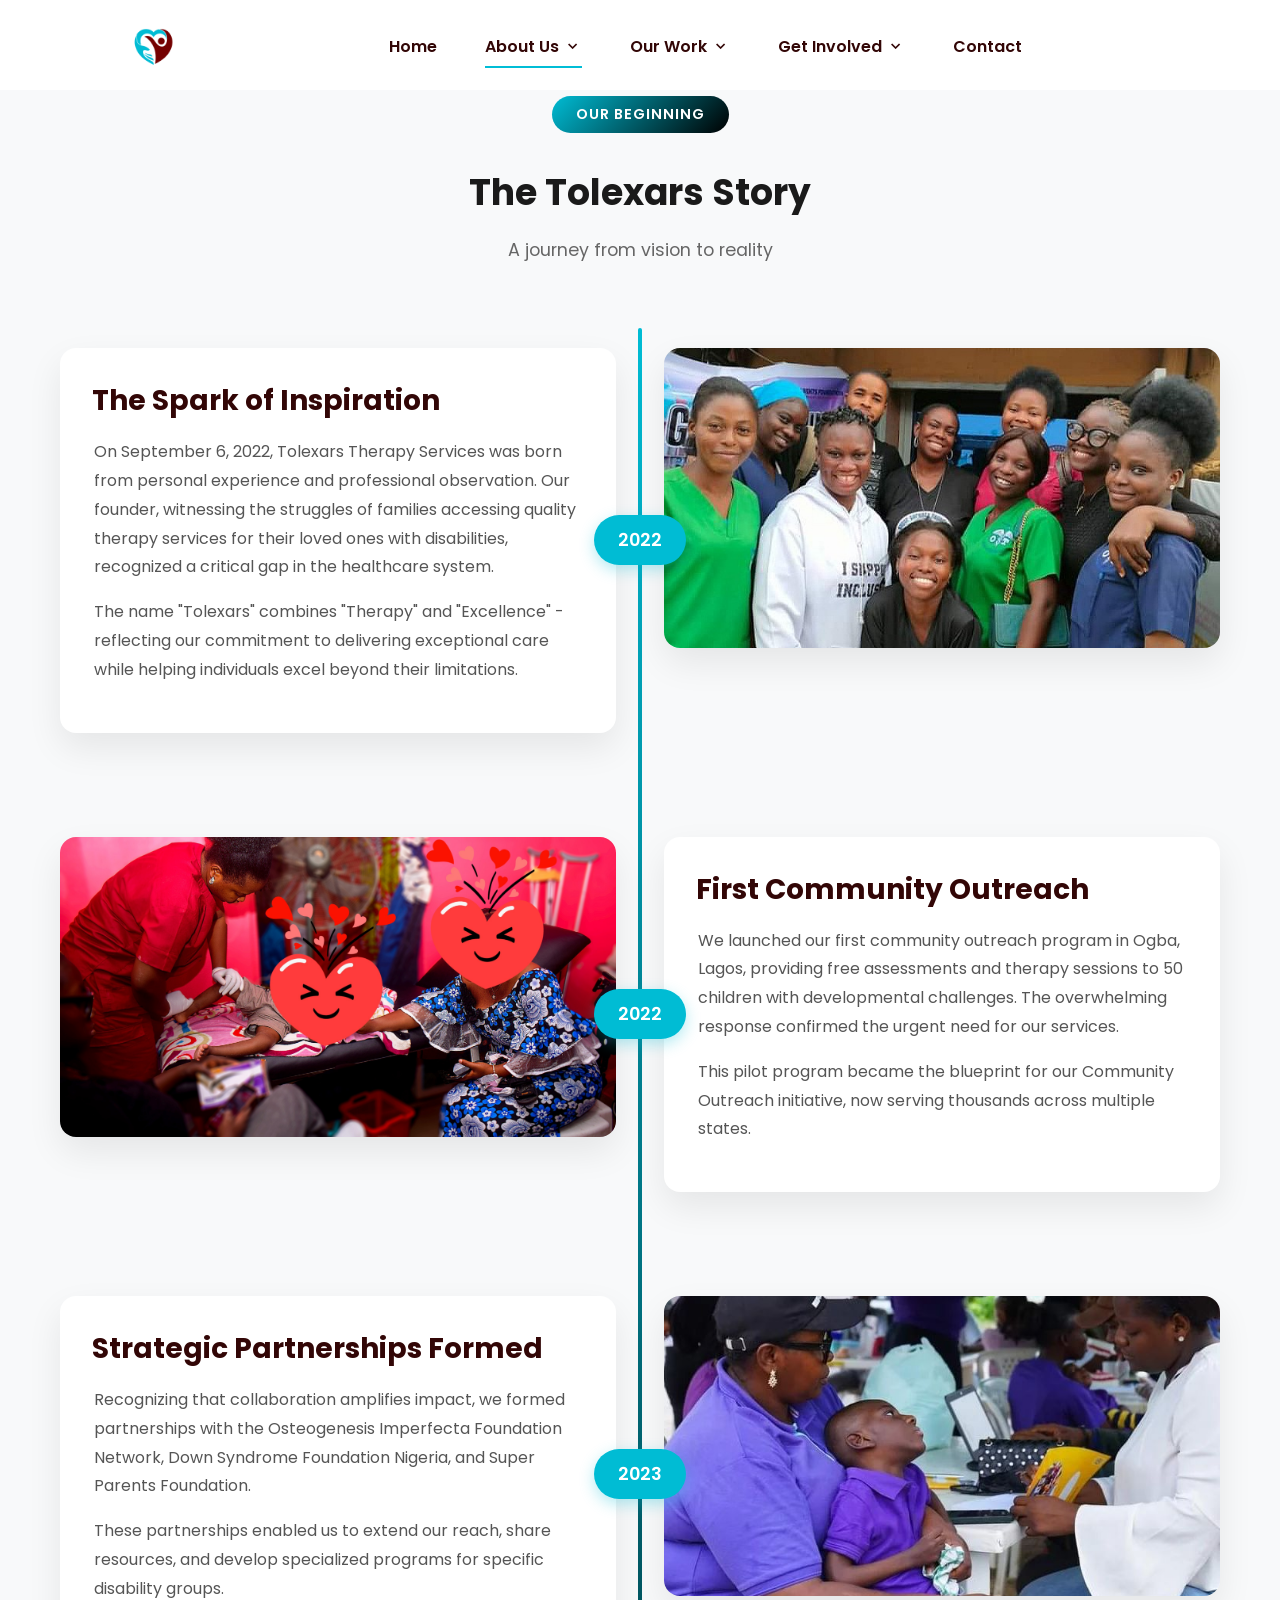
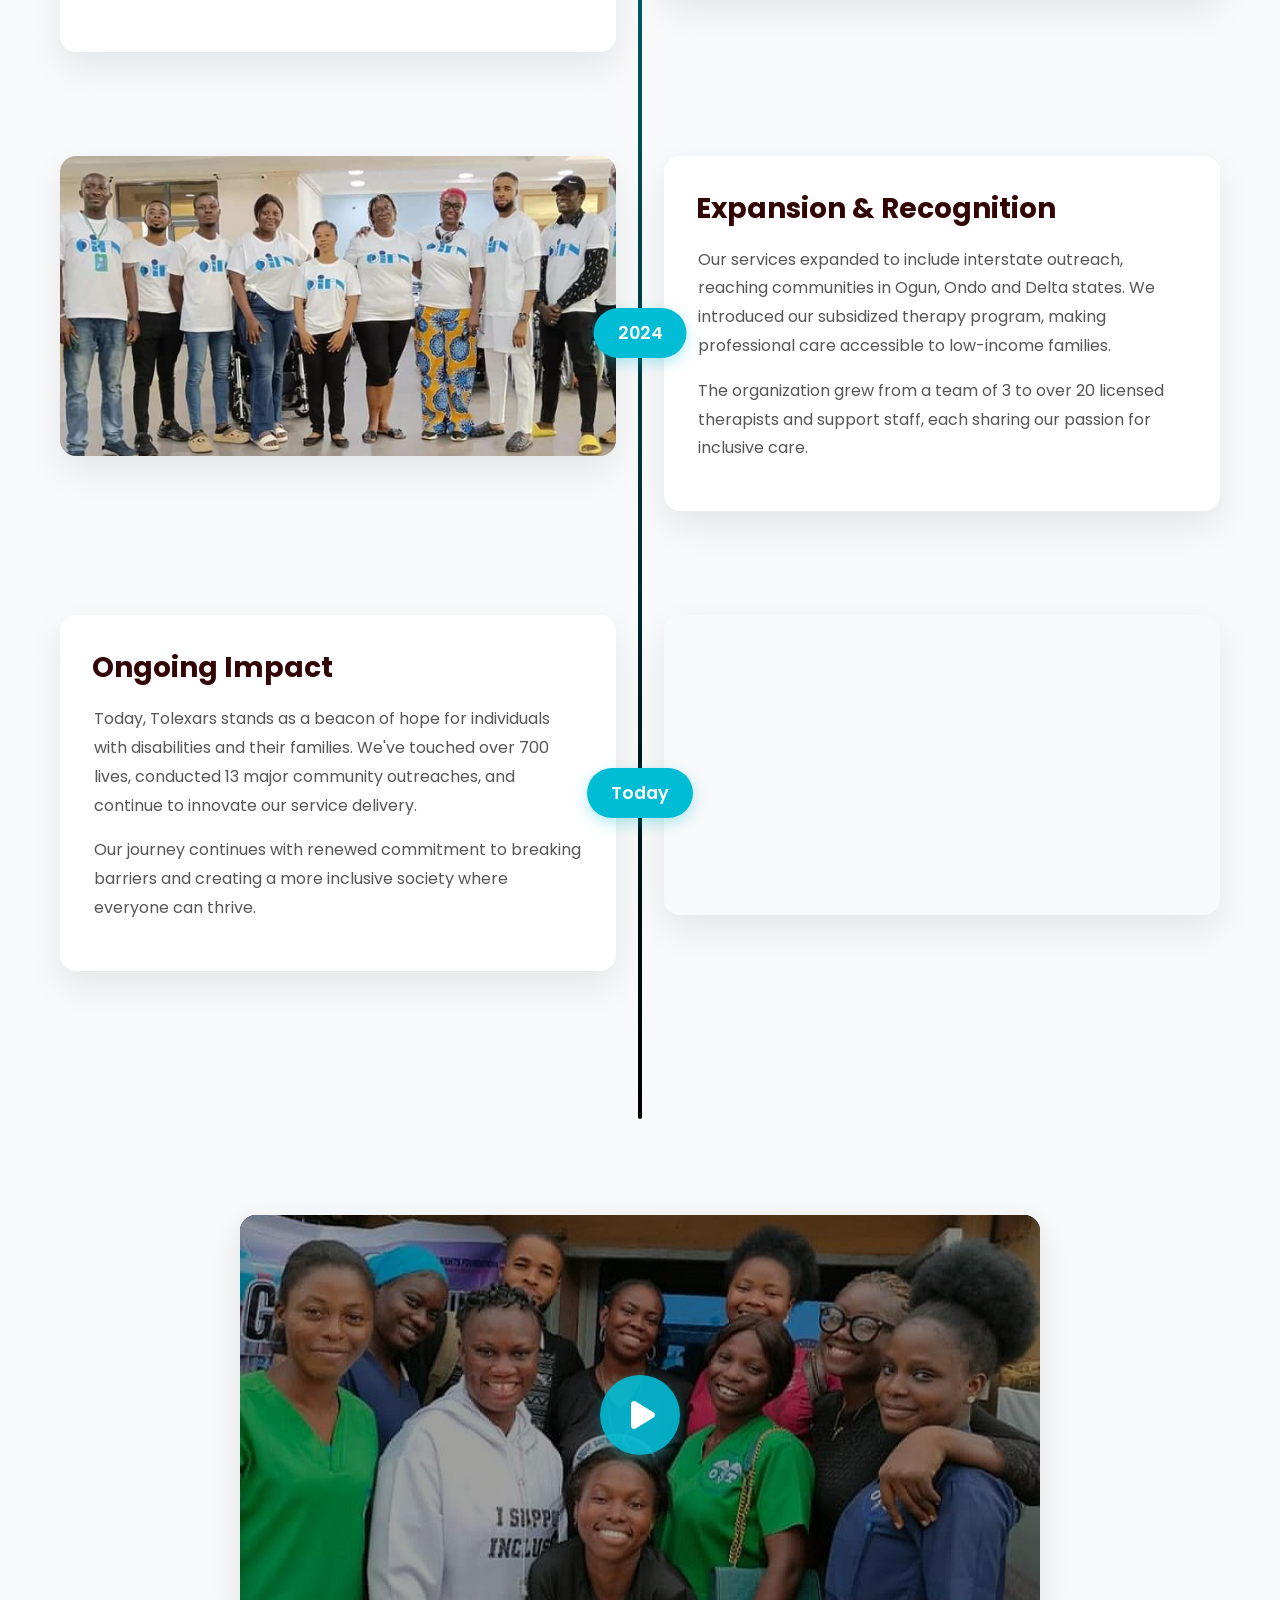
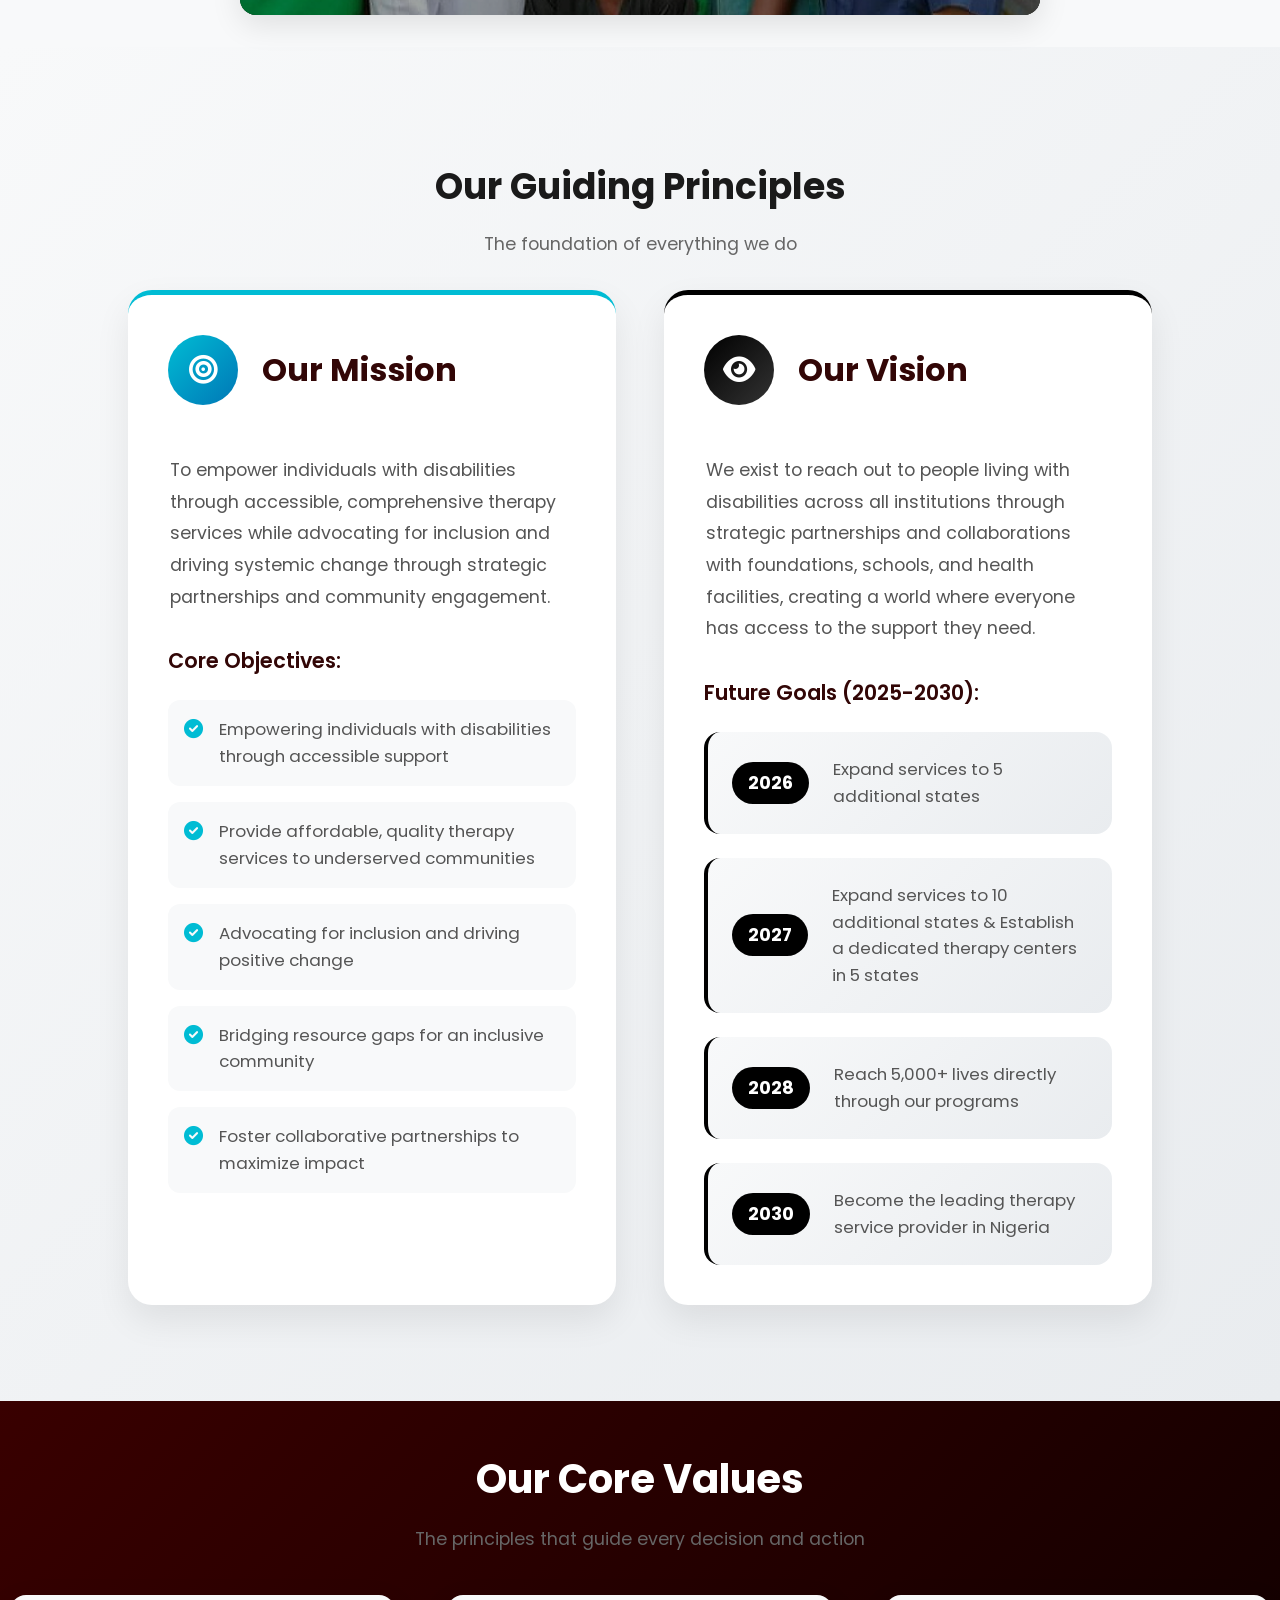
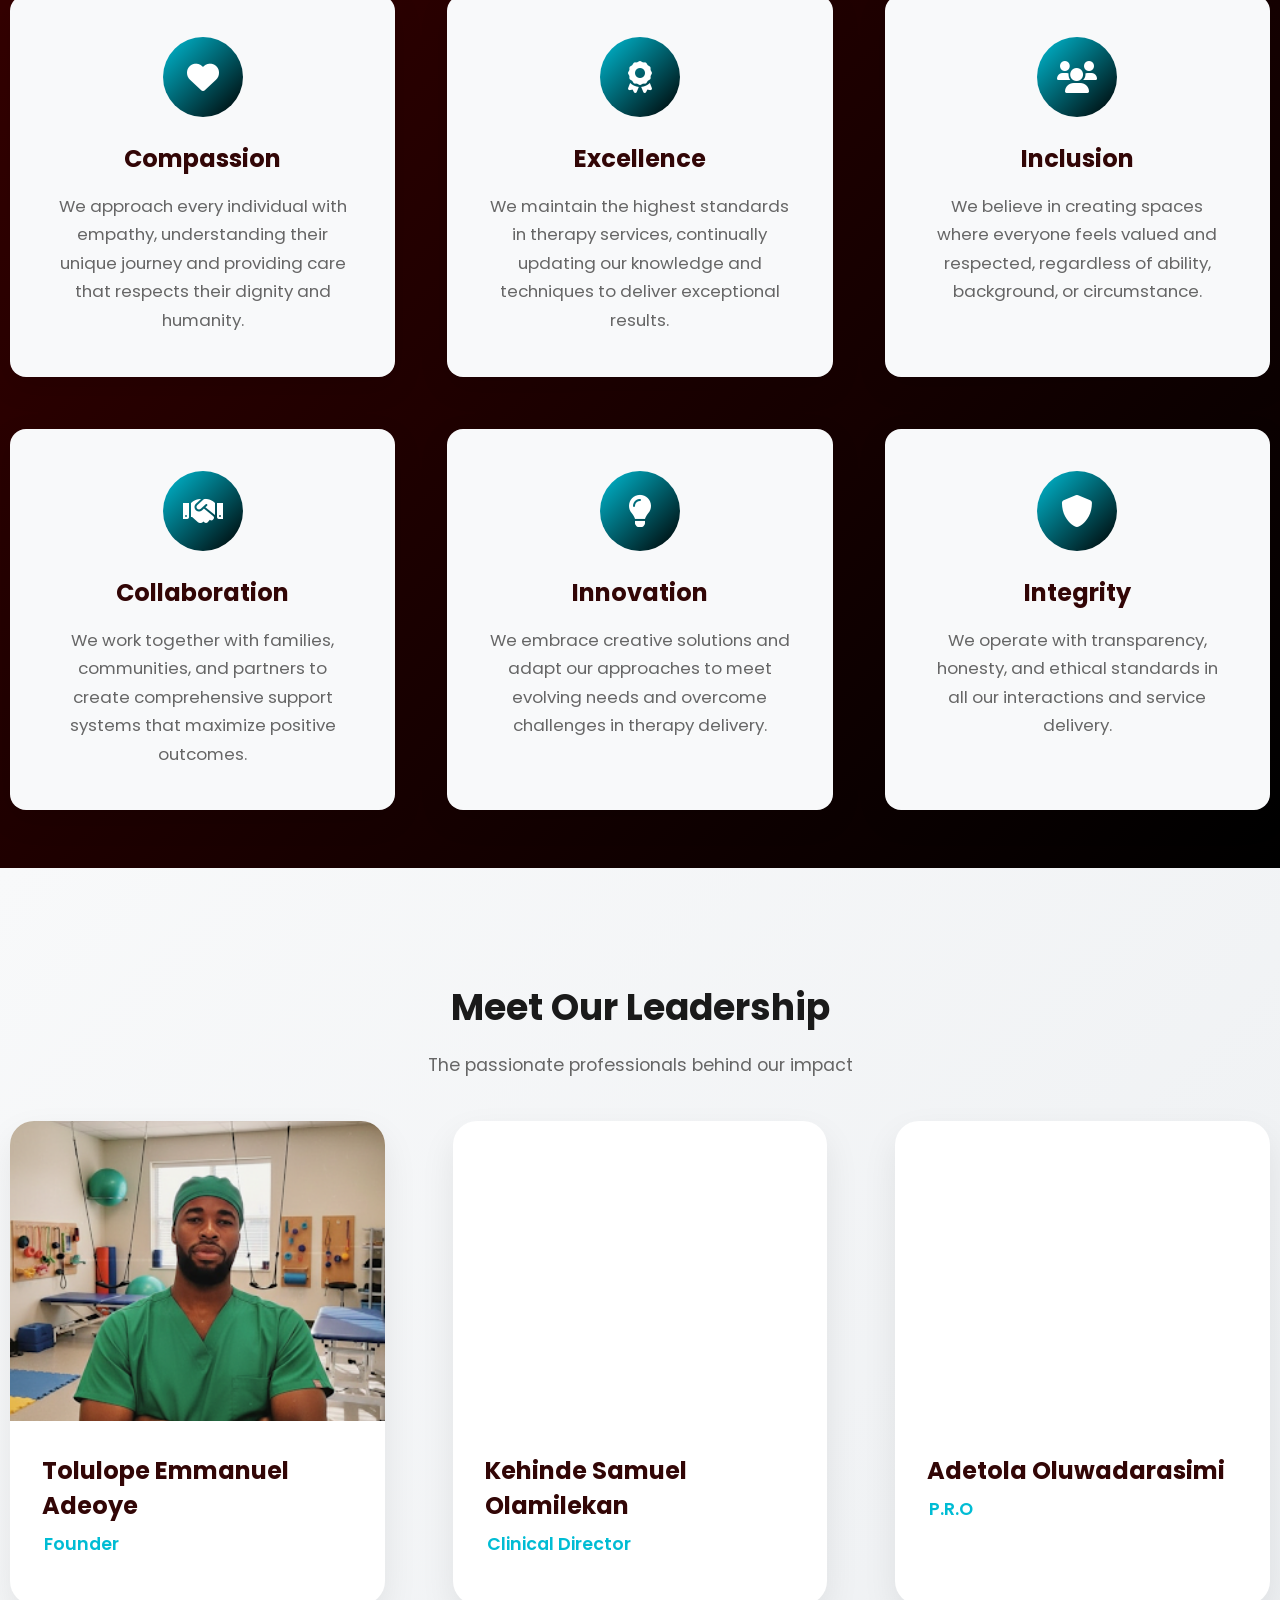
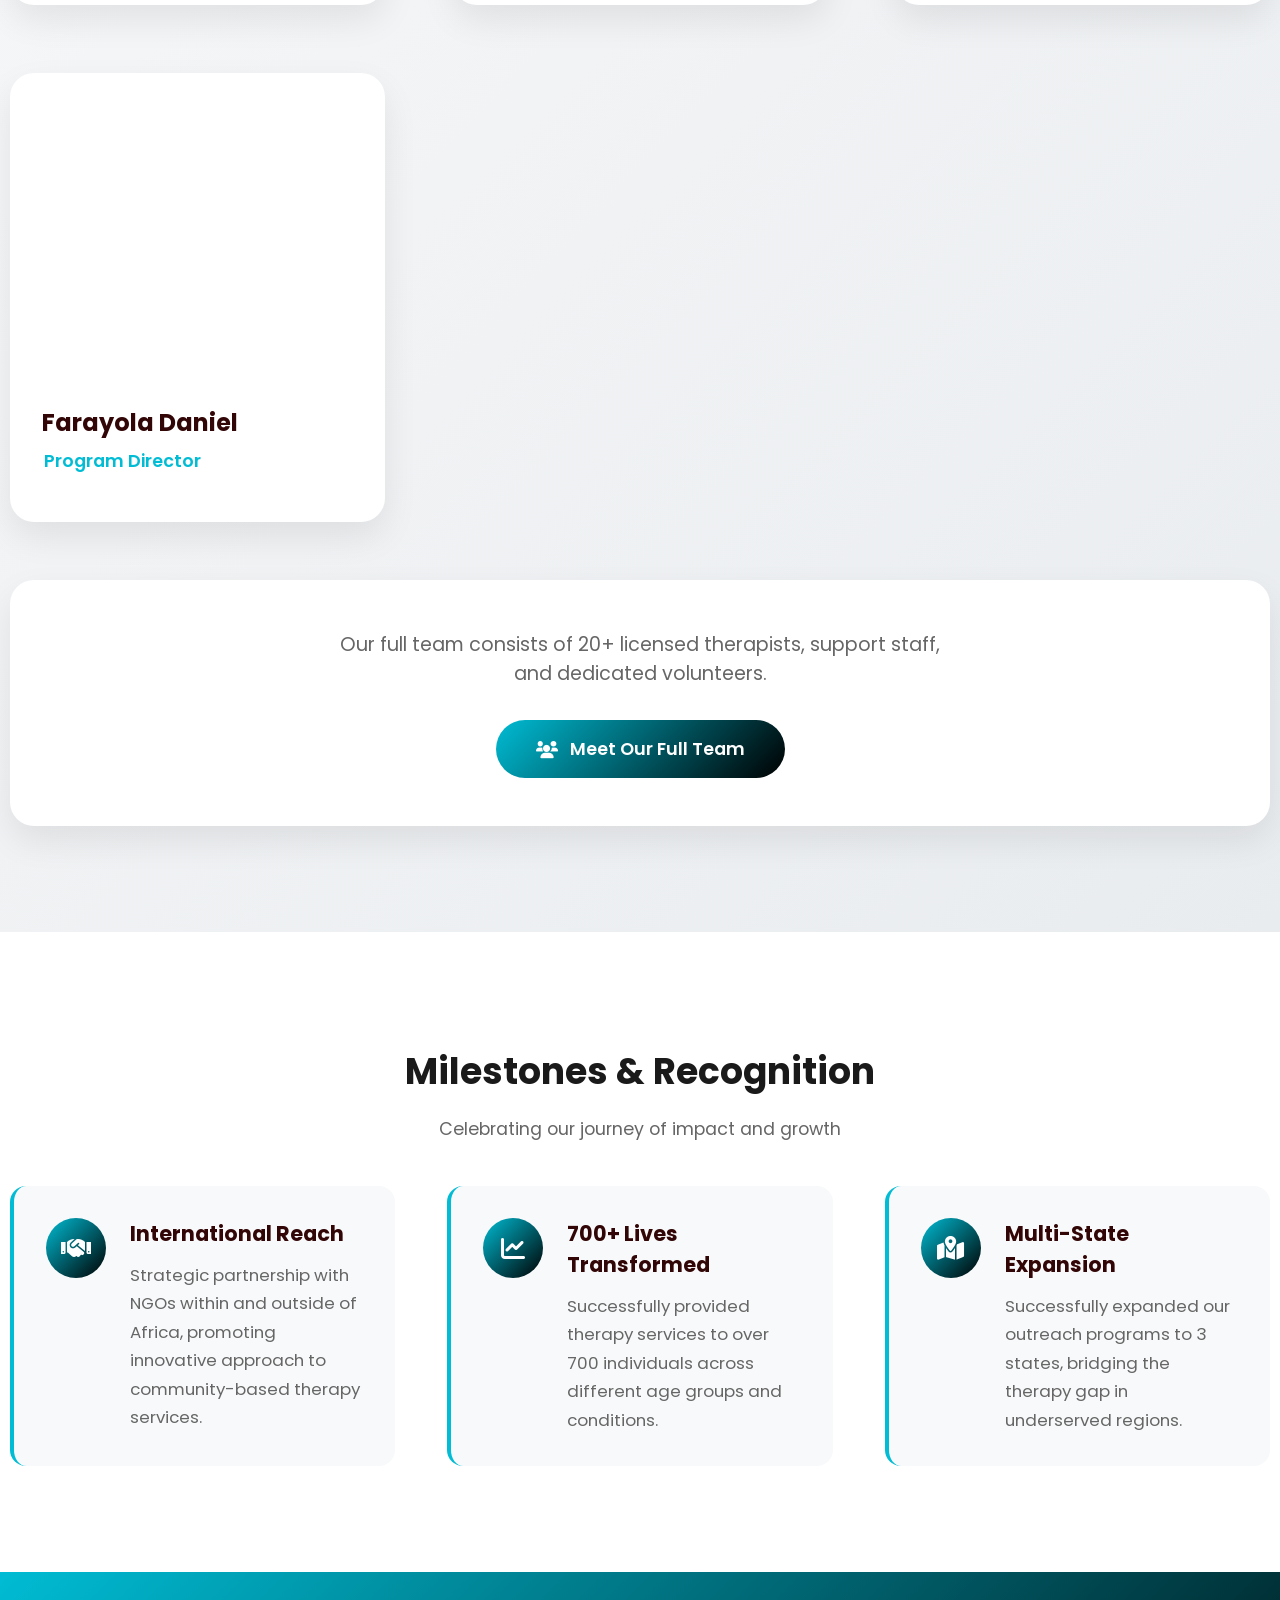
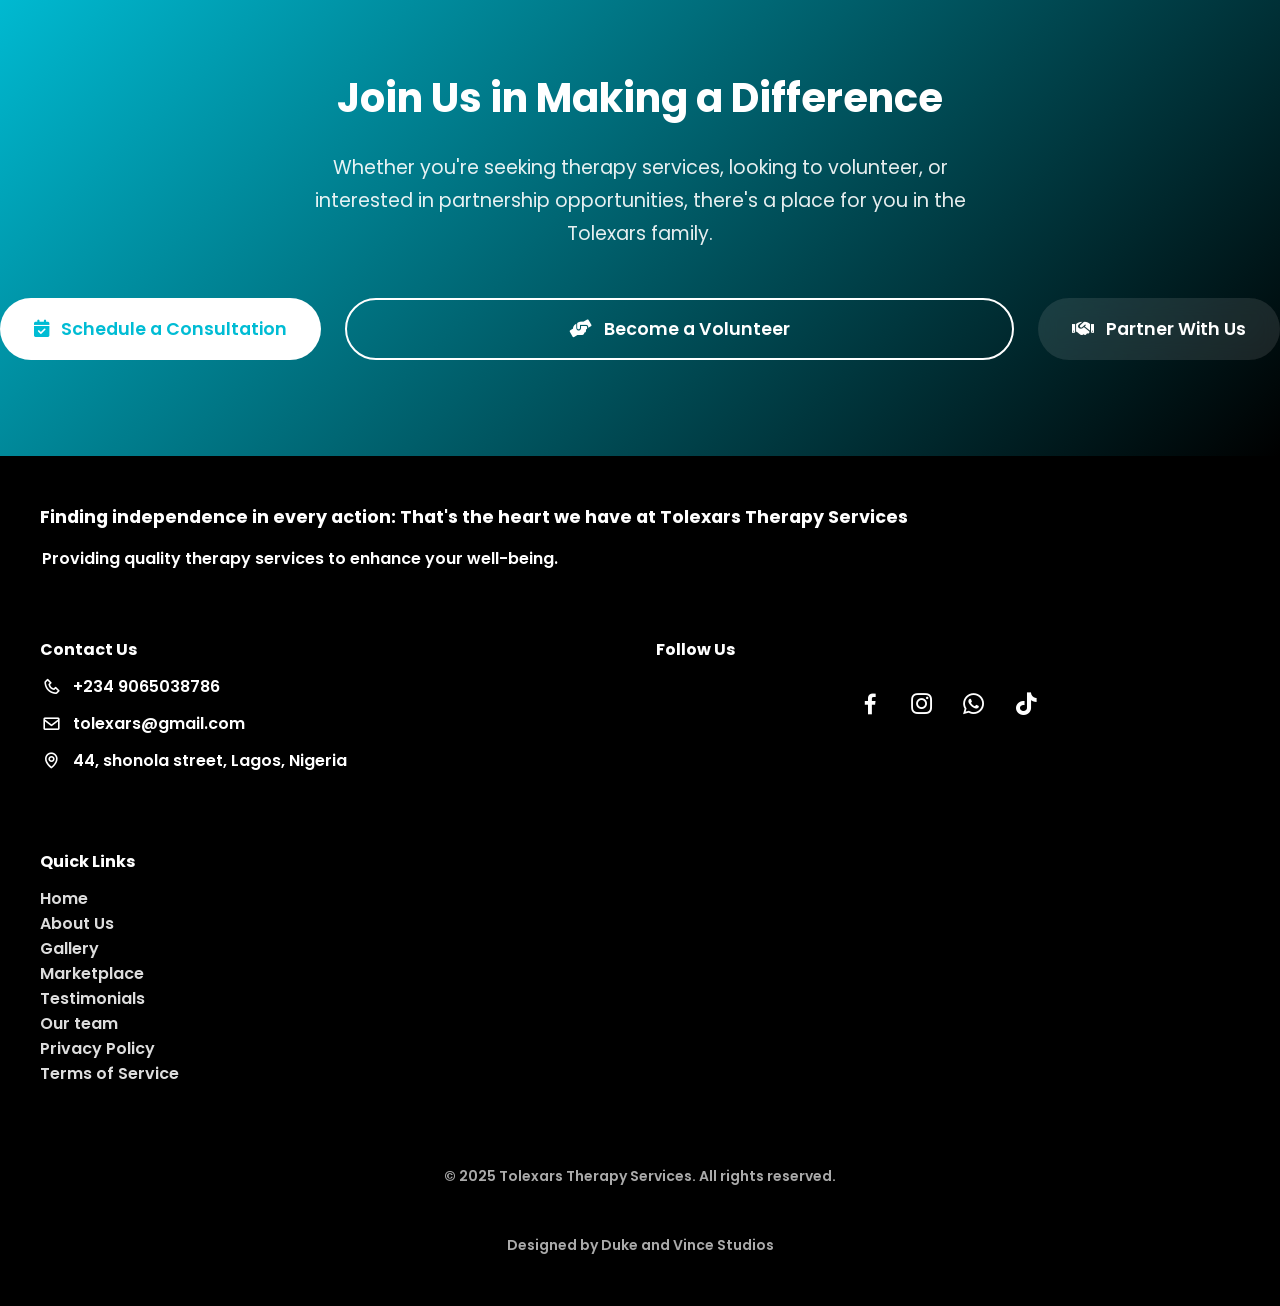
==== commit 741c60f4: "Add files via upload" ====
--- a/about.html
+++ b/about.html
@@ -88,32 +88,7 @@
 
     <main class="l-main">
         <!--===== HERO SECTION =====-->
-        <section class="about-hero section" id="about-hero">
-            <div class="about-hero__container bd-grid">
-                <div class="about-hero__content">
-                    <h1 class="about-hero__title">Our Journey of <span class="about-hero__highlight">Hope & Healing</span></h1>
-                    <p class="about-hero__subtitle">Transforming lives through compassionate therapy services since 2022</p>
-                    <div class="about-hero__stats">
-                        <div class="hero-stat">
-                            <span class="hero-stat__number" data-count="700">0</span>
-                            <span class="hero-stat__label">Lives Transformed</span>
-                        </div>
-                        <div class="hero-stat">
-                            <span class="hero-stat__number" data-count="13">0</span>
-                            <span class="hero-stat__label">Communities Served</span>
-                        </div>
-                        <div class="hero-stat">
-                            <span class="hero-stat__number" data-count="20">0</span>
-                            <span class="hero-stat__label">Dedicated Therapists</span>
-                        </div>
-                    </div>
-                </div>
-                <div class="about-hero__image">
-                    <img src="assets/img/reach.jpg" alt="Tolexars Therapy Team" loading="lazy">
-                    <div class="hero-image__overlay"></div>
-                </div>
-            </div>
-        </section>
+       
 
         <!--===== OUR STORY =====-->
         <section class="our-story section" id="story">
@@ -130,7 +105,7 @@
                         <div class="timeline-date">2022</div>
                         <div class="timeline-content">
                             <div class="timeline-image">
-                                <img src="assets/img/blue.jpg" alt="Founding moment" loading="lazy">
+                                <img src="assets/img/first.jpg" alt="Founding moment" loading="lazy">
                             </div>
                             <div class="timeline-text">
                                 <h3>The Spark of Inspiration</h3>
@@ -142,10 +117,10 @@
 
                     <!-- Timeline Item 2 -->
                     <div class="timeline-item">
-                        <div class="timeline-date">2023</div>
+                        <div class="timeline-date">2022</div>
                         <div class="timeline-content">
                             <div class="timeline-image">
-                                <img src="assets/img/first.jpg" alt="First community outreach" loading="lazy">
+                                <img src="assets/img/ph.jpg" alt="First community outreach" loading="lazy">
                             </div>
                             <div class="timeline-text">
                                 <h3>First Community Outreach</h3>
@@ -157,7 +132,7 @@
 
                     <!-- Timeline Item 3 -->
                     <div class="timeline-item">
-                        <div class="timeline-date">2024</div>
+                        <div class="timeline-date">2023</div>
                         <div class="timeline-content">
                             <div class="timeline-image">
                                 <img src="assets/img/assess.jpg" alt="Partnership formation" loading="lazy">
@@ -172,14 +147,14 @@
 
                     <!-- Timeline Item 4 -->
                     <div class="timeline-item">
-                        <div class="timeline-date">2025</div>
+                        <div class="timeline-date">2024</div>
                         <div class="timeline-content">
                             <div class="timeline-image">
                                 <img src="assets/img/oifn.jpg" alt="Growth and expansion" loading="lazy">
                             </div>
                             <div class="timeline-text">
                                 <h3>Expansion & Recognition</h3>
-                                <p>Our services expanded to include interstate outreach, reaching communities in Edo and Ogun states. We introduced our subsidized therapy program, making professional care accessible to low-income families.</p>
+                                <p>Our services expanded to include interstate outreach, reaching communities in Ogun, Ondo and Delta states. We introduced our subsidized therapy program, making professional care accessible to low-income families.</p>
                                 <p>The organization grew from a team of 3 to over 20 licensed therapists and support staff, each sharing our passion for inclusive care.</p>
                             </div>
                         </div>
@@ -400,9 +375,9 @@
                             <img src="assets/img/team1.jpg" alt="Founder & CEO" loading="lazy">
                         </div>
                         <div class="member-info">
-                            <h3>Mr. Tolulope Adeoye</h3>
-                            <p class="member-role">Founder & CEO</p>
-                            <p class="member-bio">With almost a decadr of experience in occupational therapy, Dr. Adesina founded Tolexars to address the therapy gap she witnessed in underserved communities.</p>
+                            <h3>Tolulope Emmanuel Adeoye</h3>
+                            <p class="member-role">Founder</p>
+                            
                             
                         </div>
                     </div>
@@ -412,9 +387,22 @@
                             <img src="assets/img/team2.jpg" alt="Clinical Director" loading="lazy">
                         </div>
                         <div class="member-info">
-                            <h3>Dr. Chinedu Okoro</h3>
+                            <h3>Kehinde Samuel Olamilekan</h3>
                             <p class="member-role">Clinical Director</p>
-                            <p class="member-bio">Specializing in pediatric therapy, Dr. Okoro ensures all our clinical practices meet international standards while remaining culturally sensitive.</p>
+                            
+                            
+                        </div>
+                    </div>
+                    
+                    
+                    <div class="team-member">
+                        <div class="member-image">
+                            <img src="assets/img/team2.jpg" alt="Clinical Director" loading="lazy">
+                        </div>
+                        <div class="member-info">
+                            <h3>Adetola Oluwadarasimi</h3>
+                            <p class="member-role">P.R.O</p>
+                            
                             
                         </div>
                     </div>
@@ -424,9 +412,9 @@
                             <img src="assets/img/team3.jpg" alt="Program Director" loading="lazy">
                         </div>
                         <div class="member-info">
-                            <h3>Mrs. Amina Yusuf</h3>
+                            <h3>Farayola Daniel</h3>
                             <p class="member-role">Program Director</p>
-                            <p class="member-bio">With a background in public health, Mrs. Yusuf designs and implements our community outreach programs, ensuring maximum impact and sustainability.</p>
+                            
                             
                         </div>
                     </div>
@@ -459,8 +447,8 @@
                             <i class="fas fa-handshake"></i>
                         </div>
                         <div class="achievement-content">
-                            <h3>Strategic Partnership with NTA</h3>
-                            <p>Featured on national television for our innovative approach to community-based therapy services.</p>
+                            <h3>International Reach</h3>
+                            <p>Strategic partnership with NGOs within and outside of Africa, promoting innovative approach to community-based therapy services.</p>
                         </div>
                     </div>
 
--- a/assets/css/styles.css
+++ b/assets/css/styles.css
@@ -2799,3 +2799,102 @@
         padding: 0 1rem;
     }
 }
+
+
+/* ===== HORIZONTAL SCROLLING PARTNERS SECTION ===== */
+.partners-scroll {
+    padding: 4rem 0;
+    background: #f8f9fa;
+    overflow: hidden;
+}
+
+.partners-scroll__container {
+    width: 100%;
+    overflow: hidden;
+    position: relative;
+}
+
+.partners-scroll__track {
+    display: flex;
+    gap: 3rem;
+    animation: scrollPartners 30s linear infinite;
+    width: max-content;
+    will-change: transform;
+}
+
+.partners-scroll__track:hover {
+    animation-play-state: paused;
+}
+
+.partner-scroll__item {
+    flex-shrink: 0;
+    width: 180px;
+    height: 100px;
+    display: flex;
+    align-items: center;
+    justify-content: center;
+    background: white;
+    padding: 1rem;
+    border-radius: 1rem;
+    box-shadow: 0 5px 15px rgba(0, 0, 0, 0.05);
+    transition: all 0.3s ease;
+}
+
+.partner-scroll__item:hover {
+    transform: translateY(-5px);
+    box-shadow: 0 10px 25px rgba(0, 0, 0, 0.1);
+}
+
+.partner-scroll__item img {
+    max-width: 100%;
+    max-height: 70px;
+    object-fit: contain;
+    filter: grayscale(0%);
+    transition: filter 0.3s ease;
+}
+
+.partner-scroll__item:hover img {
+    filter: grayscale(0%);
+}
+
+@keyframes scrollPartners {
+    0% {
+        transform: translateX(0);
+    }
+    100% {
+        transform: translateX(-50%);
+    }
+}
+
+/* Responsive adjustments */
+@media screen and (max-width: 768px) {
+    .partners-scroll {
+        padding: 2rem 0;
+    }
+    
+    .partner-scroll__item {
+        width: 140px;
+        height: 80px;
+        padding: 0.75rem;
+    }
+    
+    .partner-scroll__item img {
+        max-height: 50px;
+    }
+    
+    .partners-scroll__track {
+        gap: 1.5rem;
+        animation-duration: 25s;
+    }
+}
+
+@media screen and (max-width: 480px) {
+    .partner-scroll__item {
+        width: 120px;
+        height: 70px;
+    }
+    
+    .partner-scroll__item img {
+        max-height: 40px;
+    }
+}
